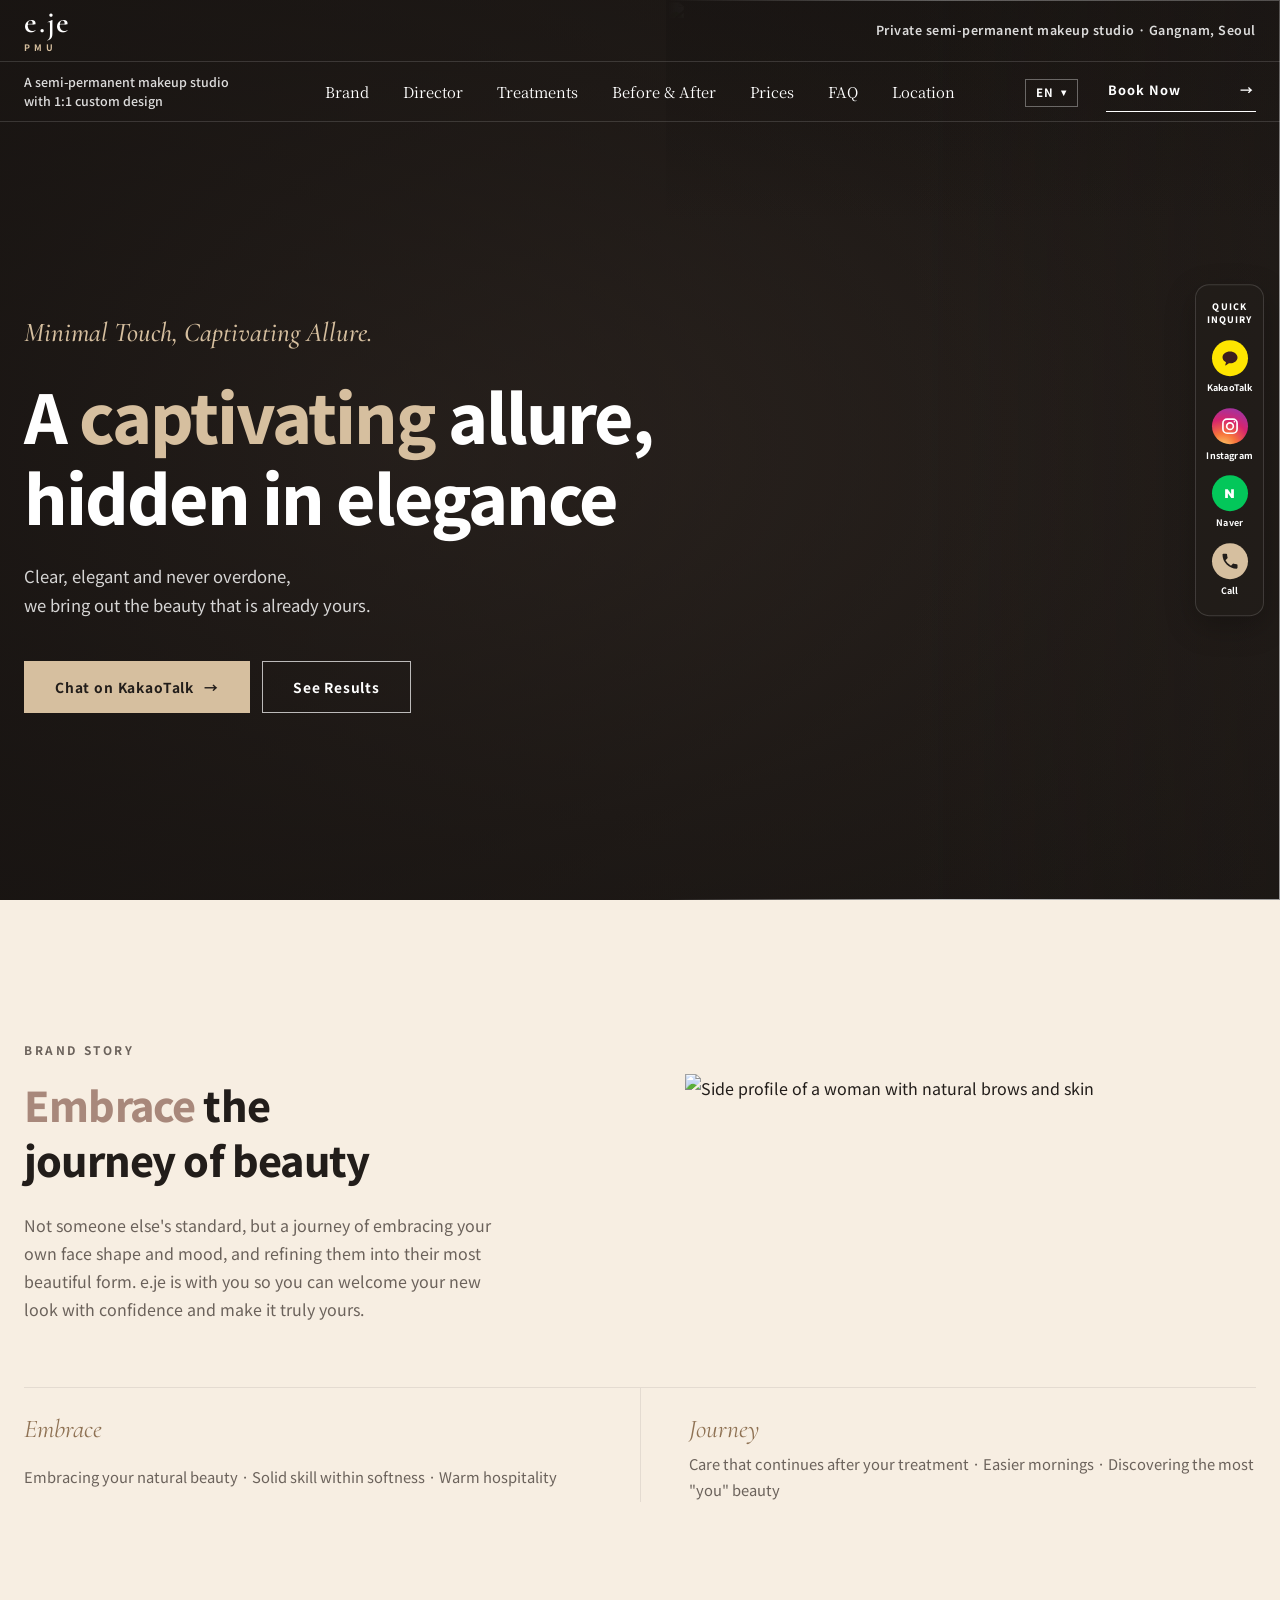
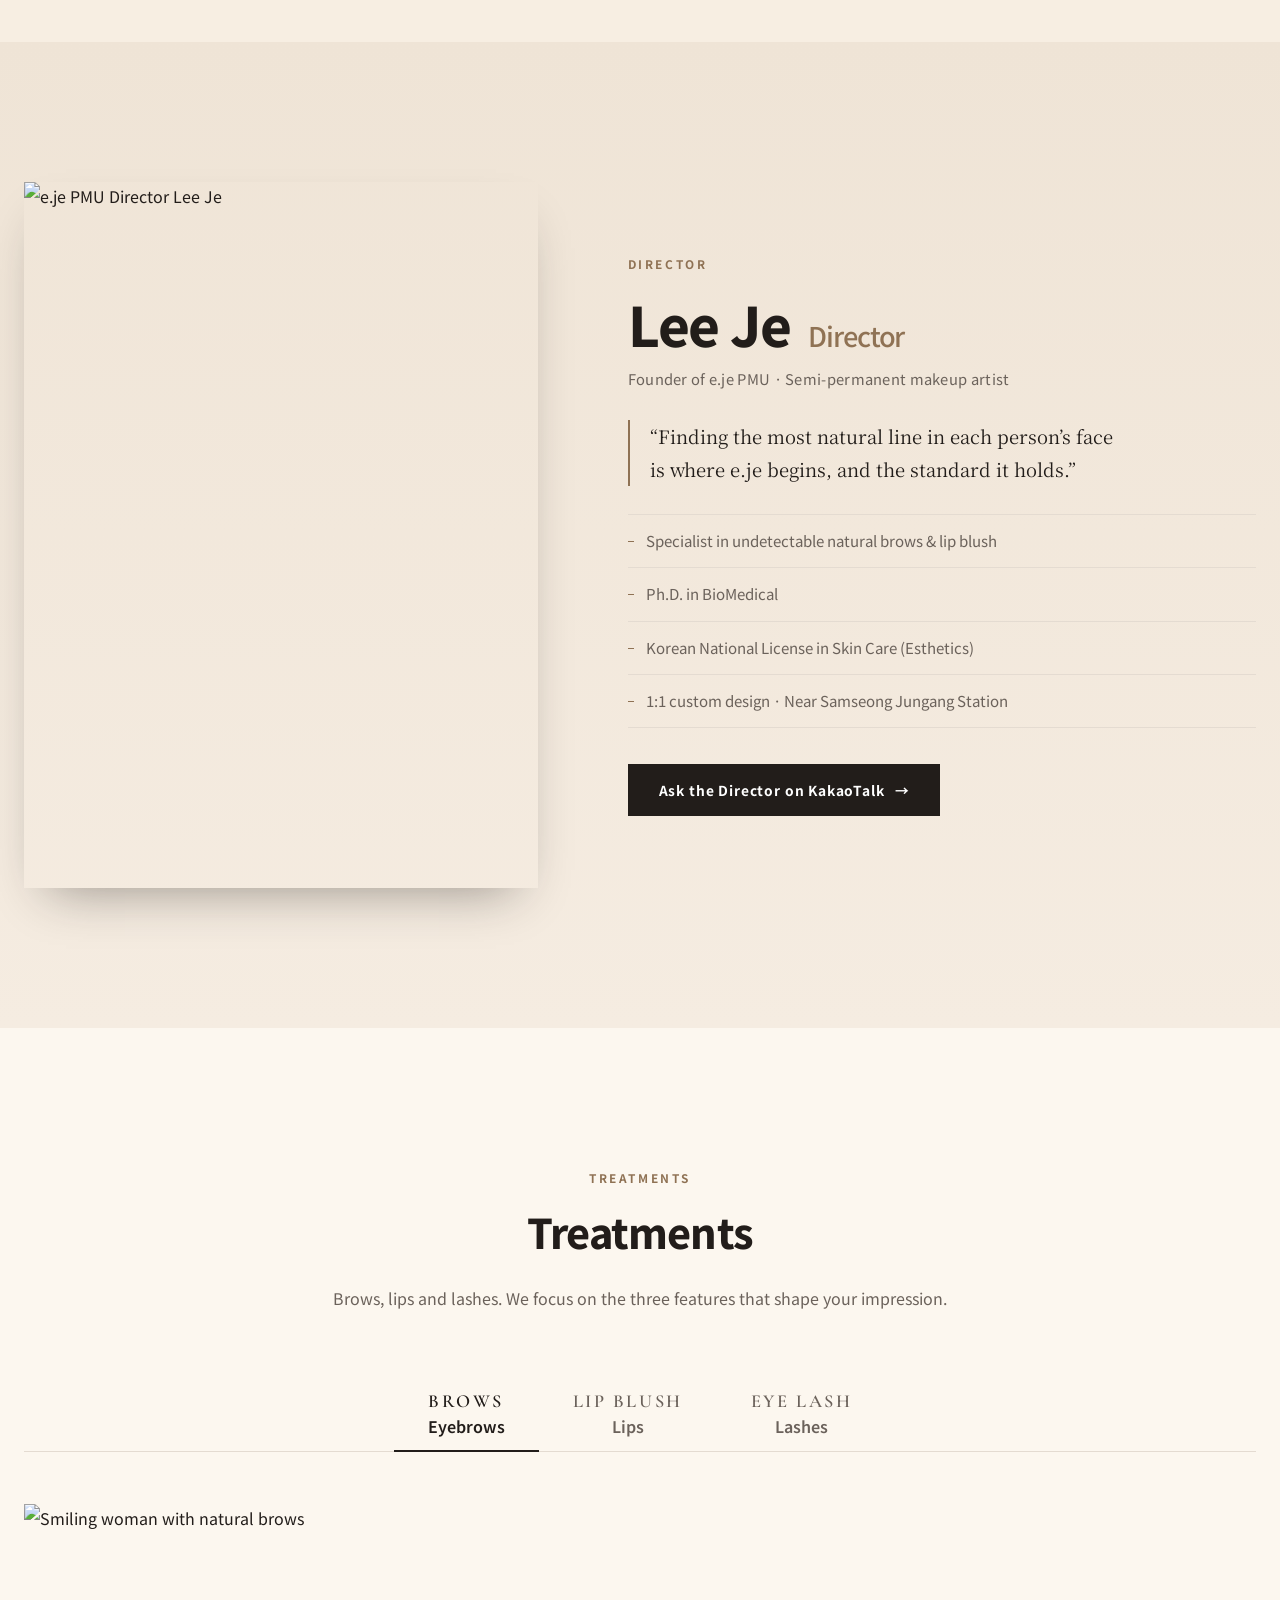
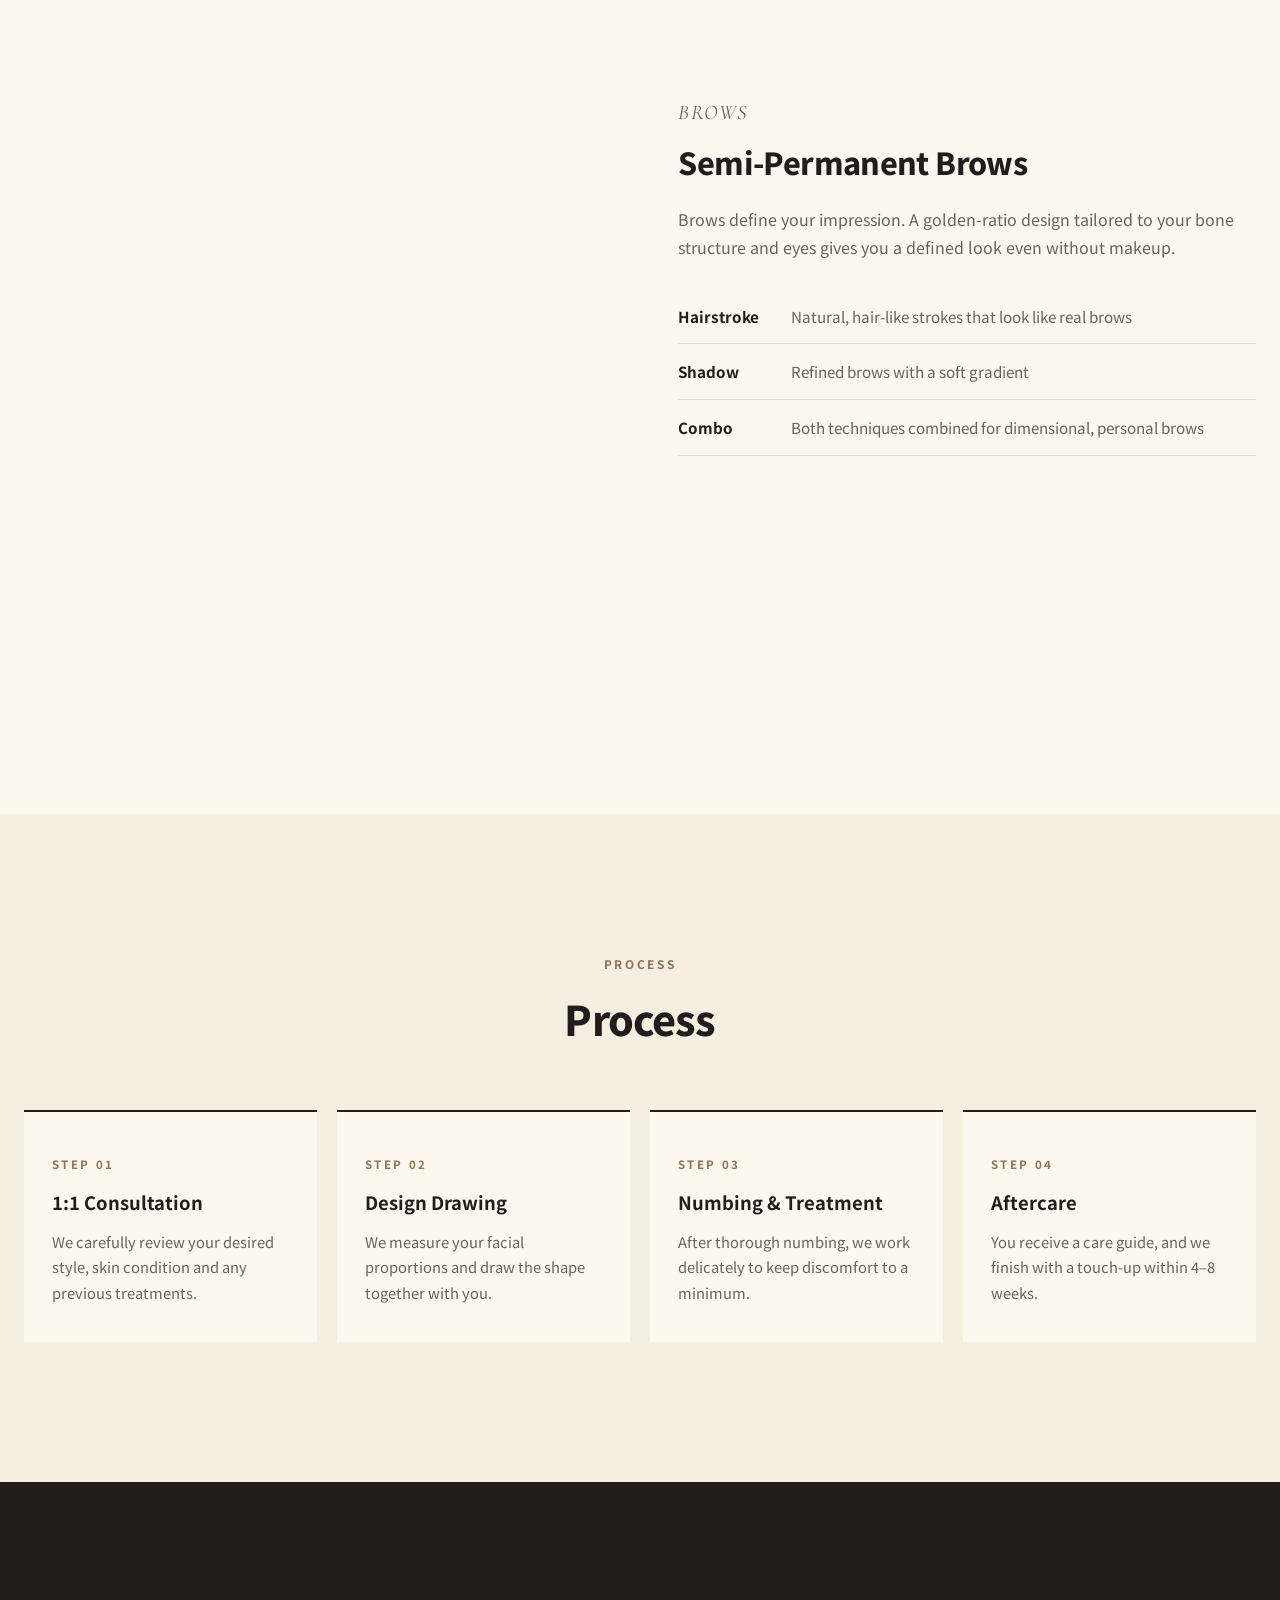
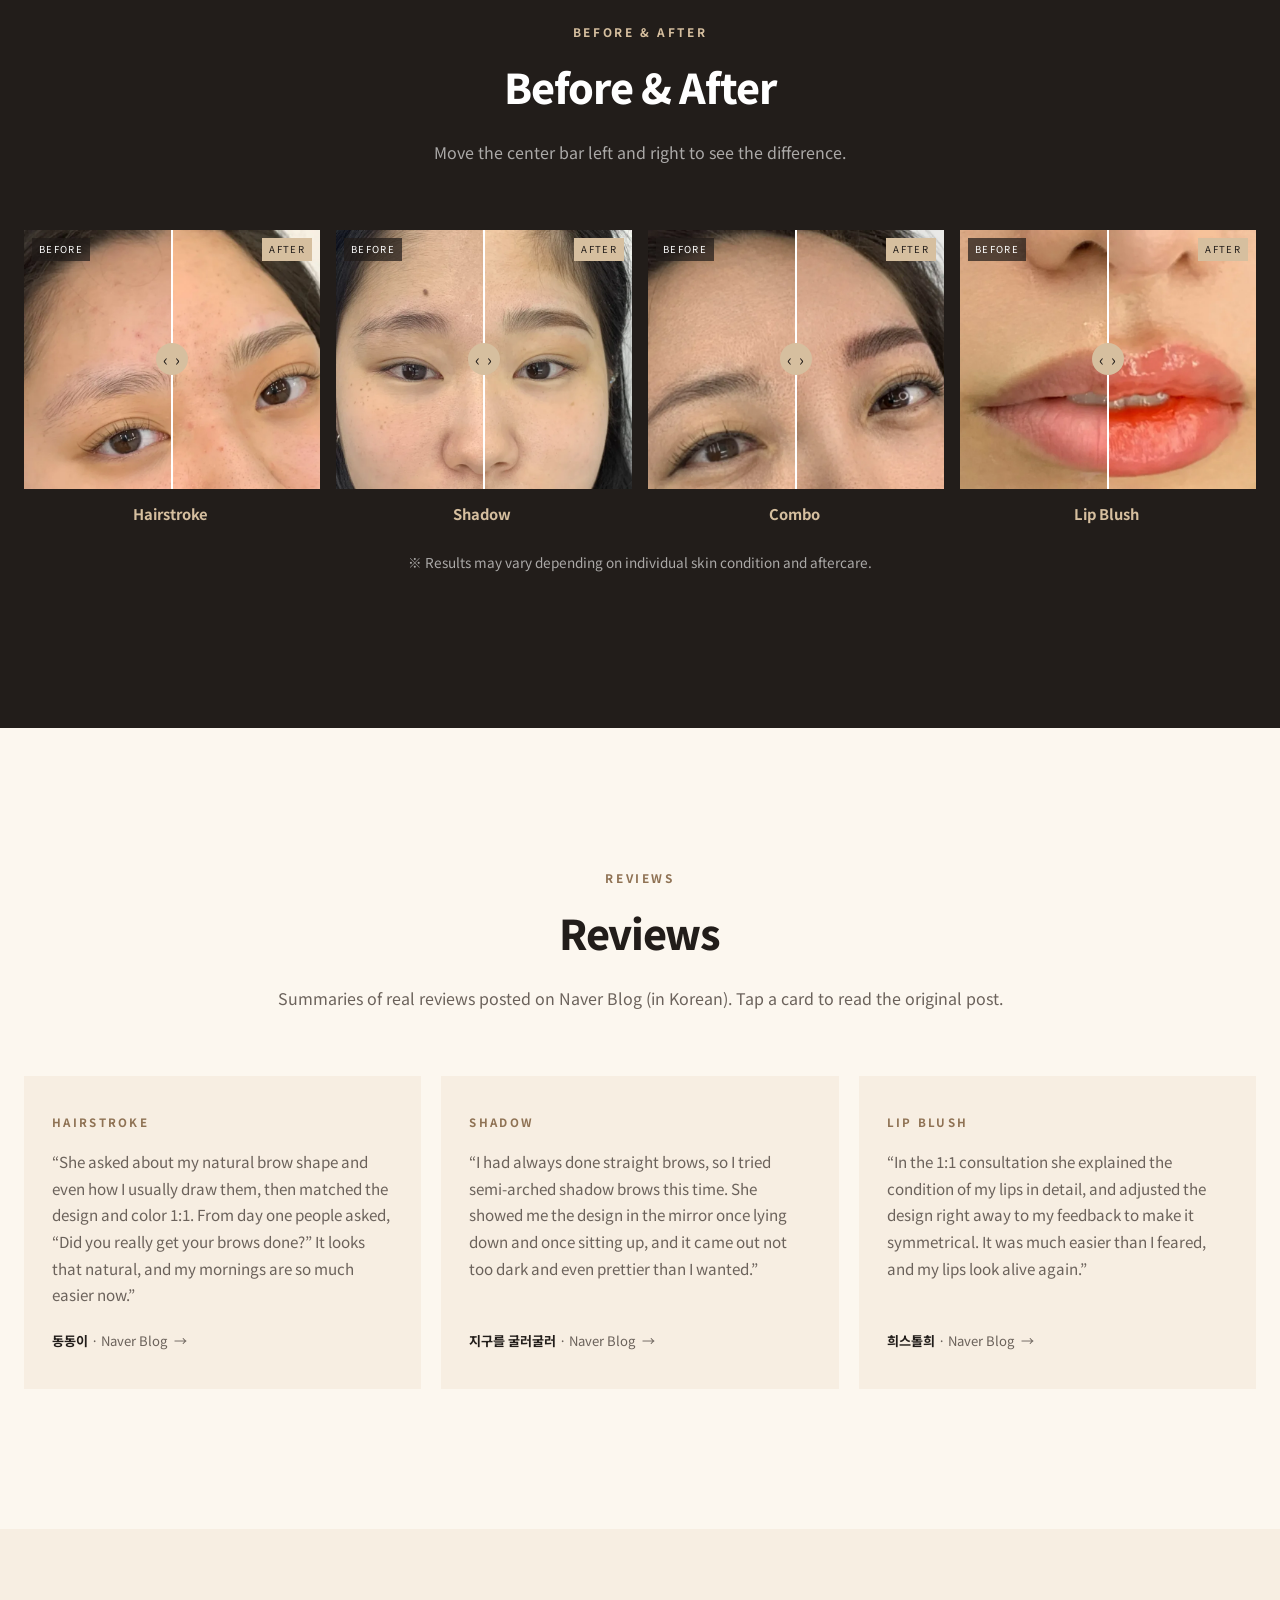
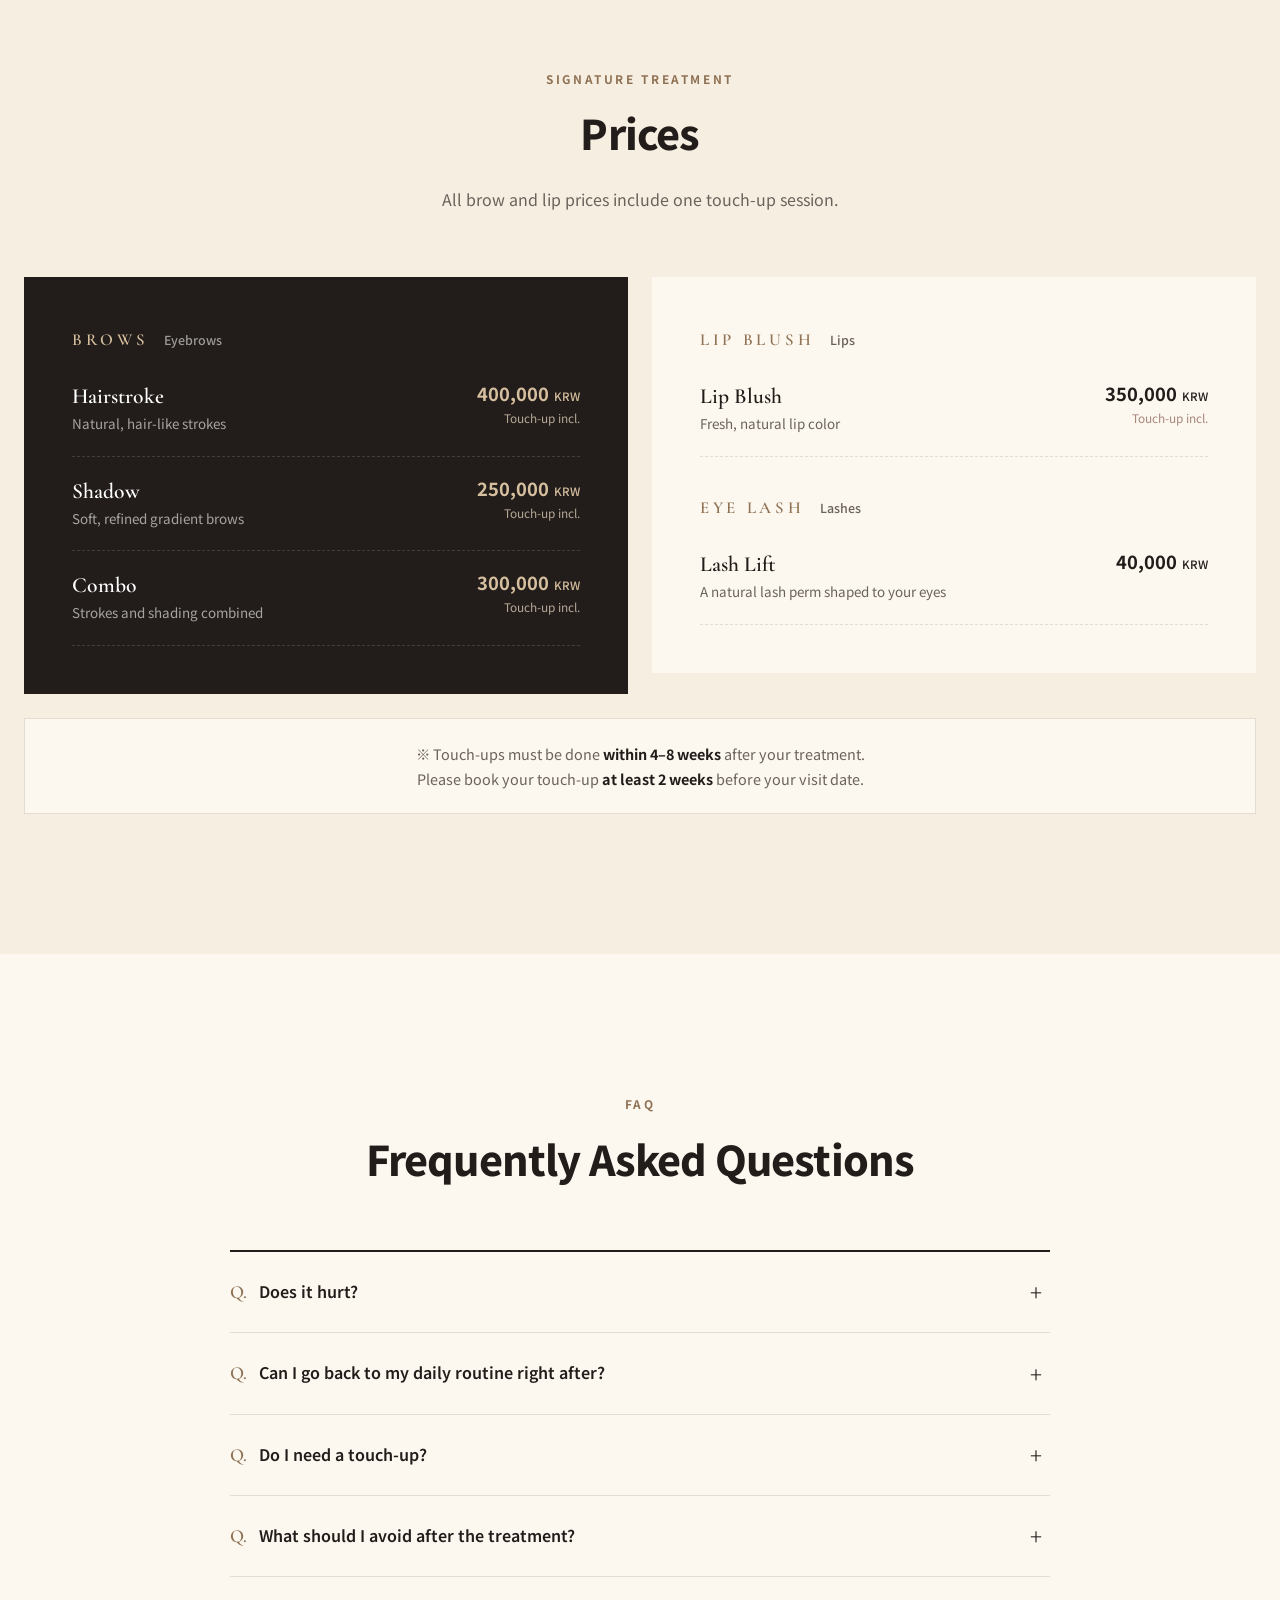
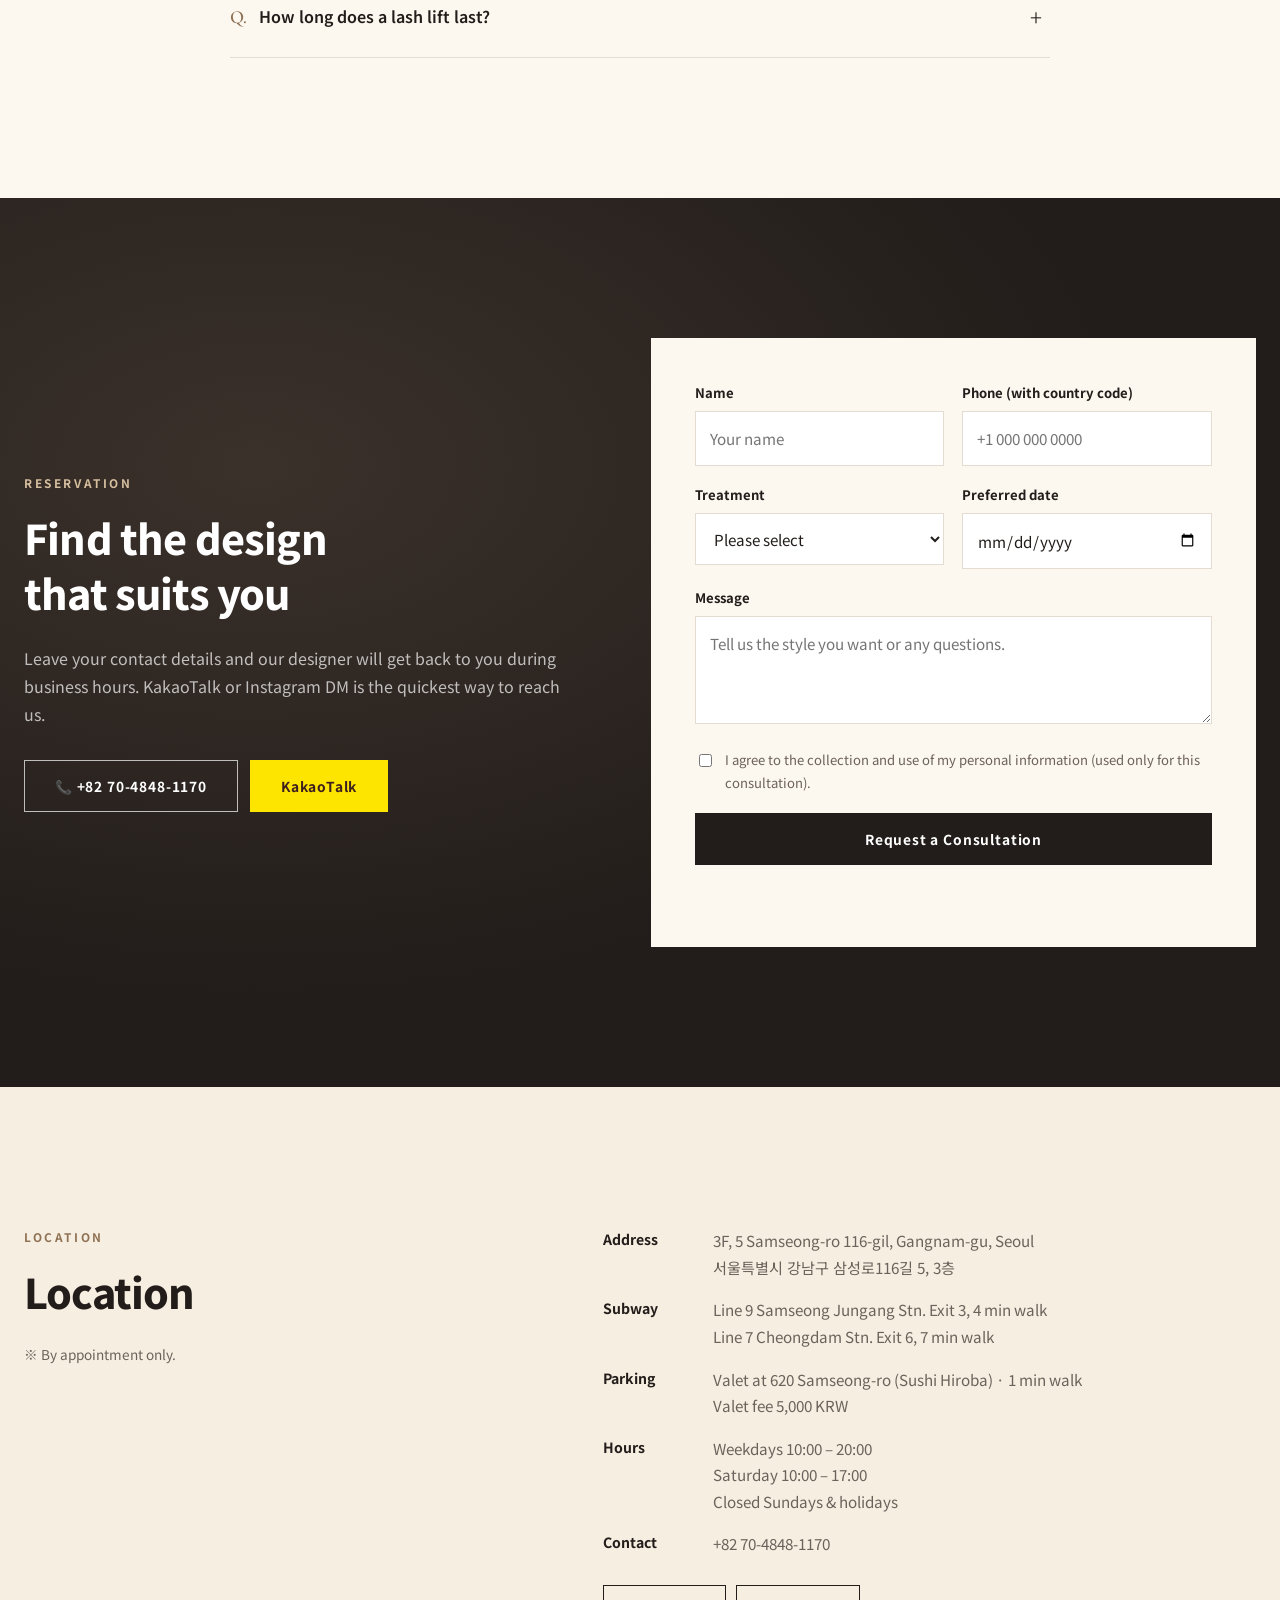
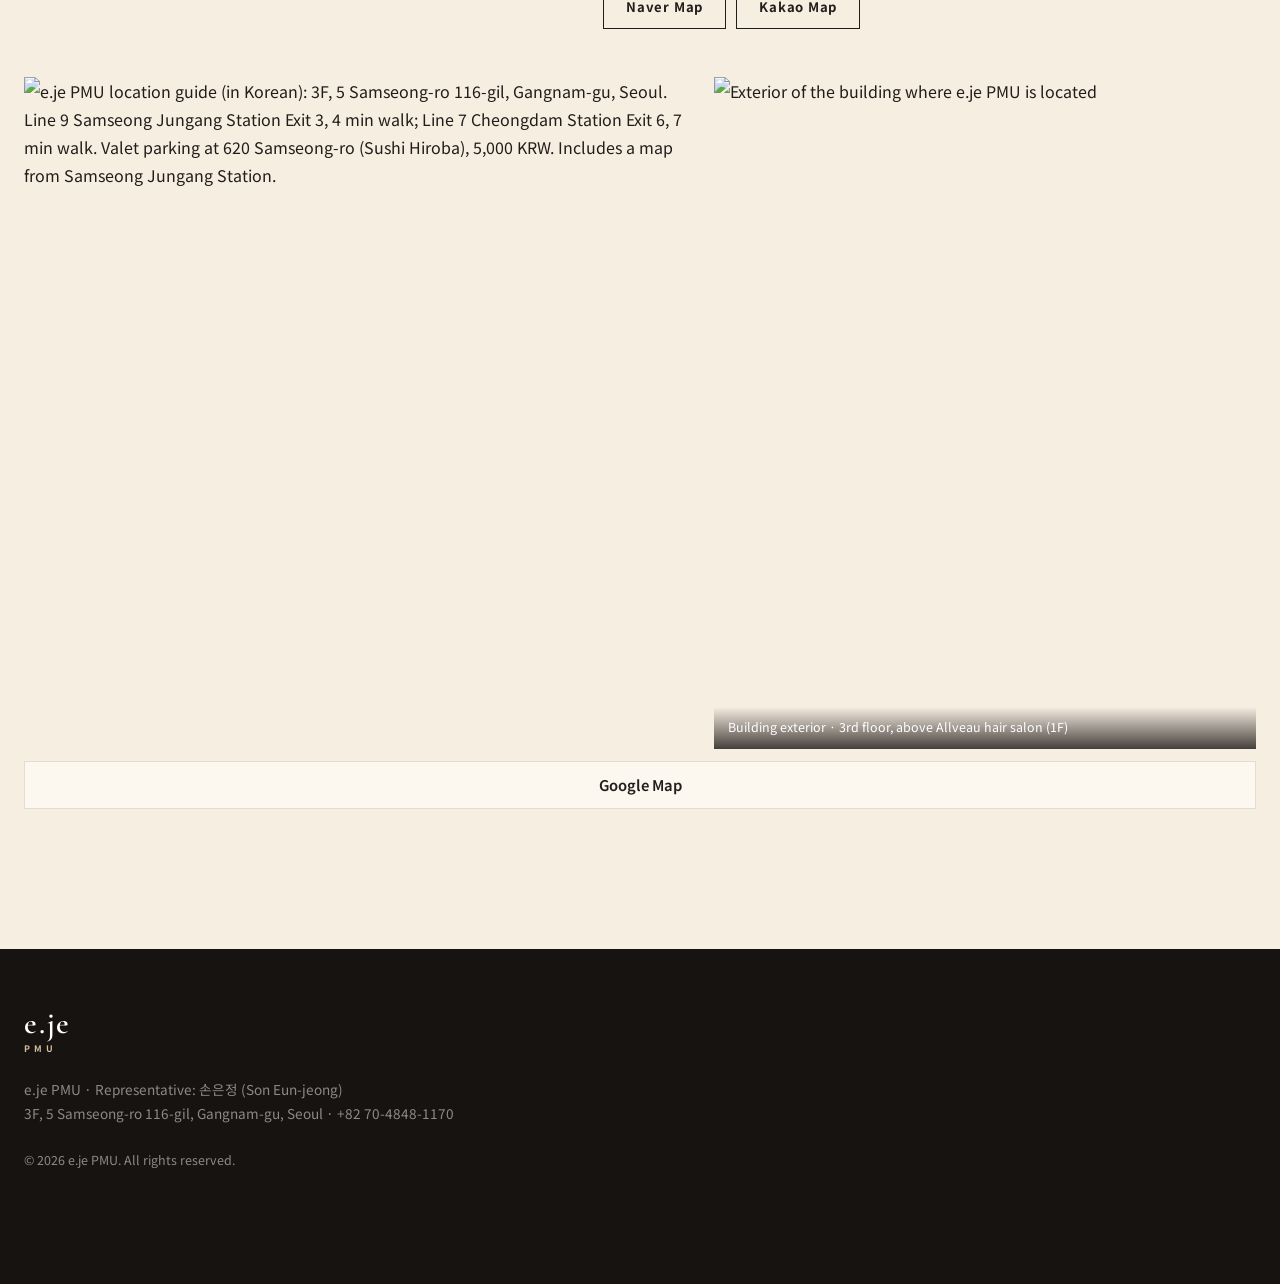
==== en/index.html @ a30ab9d7 "Add English and Japanese pages with a language dropdown - en/ and ja/ pages share the same structure" ====
<!doctype html>
<html lang="en">
<head>
  <meta charset="utf-8">
  <meta name="viewport" content="width=device-width, initial-scale=1">
  <title>e.je PMU | Semi-Permanent Brows · Lip Blush · Lash Lift in Gangnam, Seoul</title>
  <meta name="description" content="Natural beauty that fits you. e.je PMU is a private semi-permanent makeup studio in Gangnam, Seoul, offering 1:1 custom brow and lip design.">
  <meta property="og:title" content="e.je PMU | Semi-Permanent Makeup Studio in Seoul">
  <meta property="og:description" content="1:1 custom design with a touch-up included. Experience natural semi-permanent makeup in Gangnam, Seoul.">
  <link rel="alternate" hreflang="ko" href="https://kck713.github.io/eje_PMU/">
  <link rel="alternate" hreflang="en" href="https://kck713.github.io/eje_PMU/en/">
  <link rel="alternate" hreflang="ja" href="https://kck713.github.io/eje_PMU/ja/">
  <link rel="alternate" hreflang="x-default" href="https://kck713.github.io/eje_PMU/">
  <link rel="preconnect" href="https://fonts.googleapis.com">
  <link rel="preconnect" href="https://fonts.gstatic.com" crossorigin>
  <link href="https://fonts.googleapis.com/css2?family=Cormorant+Garamond:ital,wght@0,400;0,500;0,600;1,400&family=Noto+Serif+KR:wght@400;500;600&family=Noto+Sans+KR:wght@400;500;700;800&display=swap" rel="stylesheet">
  <link href="https://cdn.jsdelivr.net/gh/orioncactus/pretendard@v1.3.9/dist/web/static/pretendard.min.css" rel="stylesheet">
  <link rel="stylesheet" href="../assets/css/style.css?v=20261015">
</head>
<body>

  <!-- ===== Header ===== -->
  <header class="header" id="header">
    <div class="header__top">
      <div class="container header__top-inner">
        <a href="#top" class="logo">e.je<span>PMU</span></a>
        <p class="header__tagline">Private semi-permanent makeup studio · Gangnam, Seoul</p>
      </div>
    </div>
    <div class="header__bar">
      <div class="container header__inner">
        <p class="header__intro">A semi-permanent makeup studio<br>with 1:1 custom design</p>
        <a href="#top" class="logo logo--mini">e.je<span>PMU</span></a>
        <nav class="nav" id="nav">
          <a href="#philosophy">Brand</a>
          <a href="#director">Director</a>
          <a href="#services">Treatments</a>
          <a href="#gallery">Before &amp; After</a>
          <a href="#price">Prices</a>
          <a href="#faq">FAQ</a>
          <a href="#location">Location</a>
          <a href="#reserve" class="nav__cta">Book a Consultation</a>
        </nav>
        <div class="header__right">
          <span class="header__loc">KR · SEOUL</span>
          <div class="lang" id="lang">
            <button class="lang__btn" type="button" aria-haspopup="true" aria-expanded="false" aria-label="Language">EN <i aria-hidden="true">▾</i></button>
            <ul class="lang__list">
              <li><a href="../index.html" hreflang="ko" lang="ko">한국어</a></li>
              <li><a href="index.html" hreflang="en" lang="en" aria-current="page">English</a></li>
              <li><a href="../ja/index.html" hreflang="ja" lang="ja">日本語</a></li>
            </ul>
          </div>
          <a href="#reserve" class="header__cta">Book Now <i aria-hidden="true">→</i></a>
          <button class="menu-btn" id="menuBtn" aria-label="Open menu" aria-expanded="false">
            <span></span><span></span><span></span>
          </button>
        </div>
      </div>
    </div>
  </header>

  <main id="top">

    <!-- ===== Hero ===== -->
    <section class="hero">
      <div class="hero__slides">
        <div class="hero__slide is-active" style="--bg: radial-gradient(ellipse at 30% 50%, #3a302a 0%, #251f1b 60%, #1b1714 100%);"></div>
      </div>
      <div class="hero__media" aria-hidden="true">
        <img src="../assets/img/hero-silk.webp" alt="" width="816" height="1075" fetchpriority="high">
      </div>
      <div class="container hero__content">
        <p class="hero__brand reveal">Minimal Touch, Captivating Allure.</p>
        <h1 class="hero__title reveal">
          A <em>captivating</em> allure,<br>hidden in elegance
        </h1>
        <p class="hero__desc reveal">
          Clear, elegant and never overdone,<br class="pc">
          we bring out the beauty that is already yours.
        </p>
        <div class="hero__btns reveal">
          <a href="https://pf.kakao.com/_xlqxcxjX" target="_blank" rel="noopener" class="btn btn--sand">Chat on KakaoTalk <i aria-hidden="true">→</i></a>
          <a href="#gallery" class="btn btn--ghost">See Results</a>
        </div>
      </div>
    </section>

    <!-- ===== Brand story ===== -->
    <section class="section story" id="philosophy">
      <div class="container story__inner">
        <div class="story__text">
          <p class="eyebrow reveal">BRAND STORY</p>
          <h2 class="section-title reveal"><em>Embrace</em> the<br>journey of beauty</h2>
          <p class="reveal">
            Not someone else's standard, but a journey of embracing your own face shape
            and mood, and refining them into their most beautiful form. e.je is with you
            so you can welcome your new look with confidence and make it truly yours.
          </p>
        </div>
        <figure class="story__photo reveal">
          <img src="../assets/img/story-model.webp" alt="Side profile of a woman with natural brows and skin" width="394" height="232" loading="lazy">
        </figure>
        <dl class="story__keys reveal">
          <div>
            <dt>Embrace</dt>
            <dd>Embracing your natural beauty · Solid skill within softness · Warm hospitality</dd>
          </div>
          <div>
            <dt>Journey</dt>
            <dd>Care that continues after your treatment · Easier mornings · Discovering the most "you" beauty</dd>
          </div>
        </dl>
      </div>
    </section>

    <!-- ===== Director ===== -->
    <section class="section director" id="director">
      <div class="container director__inner">
        <div class="director__photo reveal">
          <img src="../assets/img/director.webp" alt="e.je PMU Director Lee Je" width="880" height="1207" loading="lazy">
        </div>
        <div class="director__text">
          <p class="eyebrow reveal">DIRECTOR</p>
          <h2 class="director__name reveal">Lee Je <small>Director</small></h2>
          <p class="director__role reveal">Founder of e.je PMU · Semi-permanent makeup artist</p>
          <blockquote class="director__quote reveal">
            “Finding the most natural line in each person’s face<br class="pc">
            is where e.je begins, and the standard it holds.”
          </blockquote>
          <ul class="director__career reveal">
            <li>Specialist in undetectable natural brows &amp; lip blush</li>
            <li>Ph.D. in BioMedical</li>
            <li>Korean National License in Skin Care (Esthetics)</li>
            <li>1:1 custom design · Near Samseong Jungang Station</li>
          </ul>
          <a href="https://pf.kakao.com/_xlqxcxjX" target="_blank" rel="noopener" class="btn btn--dark reveal">Ask the Director on KakaoTalk <i aria-hidden="true">→</i></a>
        </div>
      </div>
    </section>

    <!-- ===== Services ===== -->
    <section class="section services" id="services">
      <div class="container">
        <div class="section-head">
          <p class="eyebrow reveal">TREATMENTS</p>
          <h2 class="section-title reveal">Treatments</h2>
          <p class="section-sub reveal">Brows, lips and lashes. We focus on the three features that shape your impression.</p>
        </div>

        <div class="tabs reveal" role="tablist">
          <button class="tab is-active" data-tab="brow" role="tab"><span class="tab__en">BROWS</span>Eyebrows</button>
          <button class="tab" data-tab="lip" role="tab"><span class="tab__en">LIP BLUSH</span>Lips</button>
          <button class="tab" data-tab="lash" role="tab"><span class="tab__en">EYE LASH</span>Lashes</button>
        </div>

        <div class="panels">
          <article class="panel is-active" data-panel="brow">
            <img class="panel__img" src="../assets/img/treat-brows.webp" alt="Smiling woman with natural brows" width="837" height="1116" loading="lazy">
            <div class="panel__body">
              <p class="panel__en">BROWS</p>
              <h3>Semi-Permanent Brows</h3>
              <p>Brows define your impression. A golden-ratio design tailored to your bone structure and eyes gives you a defined look even without makeup.</p>
              <ul class="panel__list">
                <li><b>Hairstroke</b> Natural, hair-like strokes that look like real brows</li>
                <li><b>Shadow</b> Refined brows with a soft gradient</li>
                <li><b>Combo</b> Both techniques combined for dimensional, personal brows</li>
              </ul>
            </div>
          </article>

          <article class="panel" data-panel="lip">
            <img class="panel__img" src="../assets/img/treat-lip.webp" alt="Close-up of a woman with fresh lip color" width="1400" height="1799" loading="lazy">
            <div class="panel__body">
              <p class="panel__en">LIP BLUSH</p>
              <h3>Lip Blush</h3>
              <p>Brings life back to dull lips with blurred edges. Color consulting matched to your skin tone keeps you radiant with just lip balm.</p>
              <ul class="panel__list">
                <li><b>Lip Blush</b> A clear, sheer flush of fresh color</li>
                <li><b>Color Consulting</b> A personal shade chosen for your skin tone</li>
                <li><b>Lip Line Definition</b> Naturally sharpens blurred lip lines</li>
              </ul>
            </div>
          </article>

          <article class="panel" data-panel="lash">
            <img class="panel__img" src="../assets/img/treat-lash.webp" alt="Close-up of a woman with defined lashes" width="1368" height="2000" loading="lazy">
            <div class="panel__body">
              <p class="panel__en">EYE LASH</p>
              <h3>Lashes</h3>
              <p>Lashes lifted naturally from the root for clear, bright eyes. Fresh-looking mornings, even without mascara.</p>
              <ul class="panel__list">
                <li><b>Lash Lift</b> A lash perm with a curl shaped to your eyes</li>
                <li><b>Lash Tint</b> Color that fills lashes as if wearing mascara</li>
                <li><b>Nourishing Care</b> A conditioning coat to reduce damage</li>
              </ul>
            </div>
          </article>
        </div>
      </div>
    </section>

    <!-- ===== Process ===== -->
    <section class="section process">
      <div class="container">
        <div class="section-head">
          <p class="eyebrow reveal">PROCESS</p>
          <h2 class="section-title reveal">Process</h2>
        </div>
        <ol class="process__list">
          <li class="reveal"><span>STEP 01</span><h3>1:1 Consultation</h3><p>We carefully review your desired style, skin condition and any previous treatments.</p></li>
          <li class="reveal"><span>STEP 02</span><h3>Design Drawing</h3><p>We measure your facial proportions and draw the shape together with you.</p></li>
          <li class="reveal"><span>STEP 03</span><h3>Numbing &amp; Treatment</h3><p>After thorough numbing, we work delicately to keep discomfort to a minimum.</p></li>
          <li class="reveal"><span>STEP 04</span><h3>Aftercare</h3><p>You receive a care guide, and we finish with a touch-up within 4–8 weeks.</p></li>
        </ol>
      </div>
    </section>

    <!-- ===== Before / After ===== -->
    <section class="section section--dark gallery" id="gallery">
      <div class="container">
        <div class="section-head">
          <p class="eyebrow reveal">BEFORE &amp; AFTER</p>
          <h2 class="section-title reveal">Before &amp; After</h2>
          <p class="section-sub reveal">Move the center bar left and right to see the difference.</p>
        </div>
        <div class="ba-grid">
          <figure class="ba reveal">
            <div class="ba__wrap" data-ba>
              <div class="ba__after"><img src="../assets/img/ba-3-after.webp" alt="Brows after treatment" width="800" height="700" loading="lazy" draggable="false"><span>AFTER</span></div>
              <div class="ba__before"><img src="../assets/img/ba-3-before.webp" alt="Brows before treatment" width="800" height="700" loading="lazy" draggable="false"><span>BEFORE</span></div>
              <input type="range" min="0" max="100" value="50" aria-label="Before and after slider">
              <div class="ba__handle"></div>
            </div>
            <figcaption><b>Hairstroke</b></figcaption>
          </figure>
          <figure class="ba reveal">
            <div class="ba__wrap" data-ba>
              <div class="ba__after"><img src="../assets/img/ba-shadow-after.webp" alt="Brows after treatment" width="800" height="700" loading="lazy" draggable="false"><span>AFTER</span></div>
              <div class="ba__before"><img src="../assets/img/ba-shadow-before.webp" alt="Brows before treatment" width="800" height="700" loading="lazy" draggable="false"><span>BEFORE</span></div>
              <input type="range" min="0" max="100" value="50" aria-label="Before and after slider">
              <div class="ba__handle"></div>
            </div>
            <figcaption><b>Shadow</b></figcaption>
          </figure>
          <figure class="ba reveal">
            <div class="ba__wrap" data-ba>
              <div class="ba__after"><img src="../assets/img/ba-2-after.webp" alt="Brows after treatment" width="800" height="700" loading="lazy" draggable="false"><span>AFTER</span></div>
              <div class="ba__before"><img src="../assets/img/ba-2-before.webp" alt="Brows before treatment" width="800" height="700" loading="lazy" draggable="false"><span>BEFORE</span></div>
              <input type="range" min="0" max="100" value="50" aria-label="Before and after slider">
              <div class="ba__handle"></div>
            </div>
            <figcaption><b>Combo</b></figcaption>
          </figure>
          <figure class="ba reveal">
            <div class="ba__wrap" data-ba>
              <div class="ba__after"><img src="../assets/img/ba-lip3-after.webp" alt="Lips after treatment" width="800" height="700" loading="lazy" draggable="false"><span>AFTER</span></div>
              <div class="ba__before"><img src="../assets/img/ba-lip3-before.webp" alt="Lips before treatment" width="800" height="700" loading="lazy" draggable="false"><span>BEFORE</span></div>
              <input type="range" min="0" max="100" value="50" aria-label="Before and after slider">
              <div class="ba__handle"></div>
            </div>
            <figcaption><b>Lip Blush</b></figcaption>
          </figure>
        </div>
        <p class="notice">※ Results may vary depending on individual skin condition and aftercare.</p>
      </div>
    </section>

    <!-- ===== Reviews ===== -->
    <section class="section reviews">
      <div class="container">
        <div class="section-head">
          <p class="eyebrow reveal">REVIEWS</p>
          <h2 class="section-title reveal">Reviews</h2>
          <p class="section-sub reveal">Summaries of real reviews posted on Naver Blog (in Korean). Tap a card to read the original post.</p>
        </div>
        <div class="reviews__track" id="reviews">
          <a class="review reveal" href="https://blog.naver.com/hungry_dongdong/224427709975" target="_blank" rel="noopener">
            <span class="review__tag">HAIRSTROKE</span>
            <p>“She asked about my natural brow shape and even how I usually draw them, then matched the design and color 1:1. From day one people asked, “Did you really get your brows done?” It looks that natural, and my mornings are so much easier now.”</p>
            <span class="review__by"><b>동동이</b> · Naver Blog <i aria-hidden="true">→</i></span>
          </a>
          <a class="review reveal" href="https://blog.naver.com/zxcvbnm2760/224430074519" target="_blank" rel="noopener">
            <span class="review__tag">SHADOW</span>
            <p>“I had always done straight brows, so I tried semi-arched shadow brows this time. She showed me the design in the mirror once lying down and once sitting up, and it came out not too dark and even prettier than I wanted.”</p>
            <span class="review__by"><b>지구를 굴러굴러</b> · Naver Blog <i aria-hidden="true">→</i></span>
          </a>
          <a class="review reveal" href="https://blog.naver.com/heestorhee/224440193452" target="_blank" rel="noopener">
            <span class="review__tag">LIP BLUSH</span>
            <p>“In the 1:1 consultation she explained the condition of my lips in detail, and adjusted the design right away to my feedback to make it symmetrical. It was much easier than I feared, and my lips look alive again.”</p>
            <span class="review__by"><b>희스톨희</b> · Naver Blog <i aria-hidden="true">→</i></span>
          </a>
        </div>
      </div>
    </section>

    <!-- ===== Price ===== -->
    <section class="section price" id="price">
      <div class="container">
        <div class="section-head">
          <p class="eyebrow reveal">SIGNATURE TREATMENT</p>
          <h2 class="section-title reveal">Prices</h2>
          <p class="section-sub reveal">All brow and lip prices include one touch-up session.</p>
        </div>
        <div class="menu">
          <div class="menu__card menu__card--dark reveal">
            <h3 class="menu__cat">BROWS <small>Eyebrows</small></h3>
            <ul class="menu__list">
              <li><div><b>Hairstroke</b><span>Natural, hair-like strokes</span></div><div class="menu__price"><b>400,000<small> KRW</small></b><span>Touch-up incl.</span></div></li>
              <li><div><b>Shadow</b><span>Soft, refined gradient brows</span></div><div class="menu__price"><b>250,000<small> KRW</small></b><span>Touch-up incl.</span></div></li>
              <li><div><b>Combo</b><span>Strokes and shading combined</span></div><div class="menu__price"><b>300,000<small> KRW</small></b><span>Touch-up incl.</span></div></li>
            </ul>
          </div>
          <div class="menu__card reveal">
            <h3 class="menu__cat">LIP BLUSH <small>Lips</small></h3>
            <ul class="menu__list">
              <li><div><b>Lip Blush</b><span>Fresh, natural lip color</span></div><div class="menu__price"><b>350,000<small> KRW</small></b><span>Touch-up incl.</span></div></li>
            </ul>
            <h3 class="menu__cat">EYE LASH <small>Lashes</small></h3>
            <ul class="menu__list">
              <li><div><b>Lash Lift</b><span>A natural lash perm shaped to your eyes</span></div><div class="menu__price"><b>40,000<small> KRW</small></b></div></li>
            </ul>
          </div>
        </div>
        <div class="menu__note reveal">
          <p>※ Touch-ups must be done <b>within 4–8 weeks</b> after your treatment.</p>
          <p>Please book your touch-up <b>at least 2 weeks</b> before your visit date.</p>
        </div>
      </div>
    </section>

    <!-- ===== FAQ ===== -->
    <section class="section faq" id="faq">
      <div class="container container--narrow">
        <div class="section-head">
          <p class="eyebrow reveal">FAQ</p>
          <h2 class="section-title reveal">Frequently Asked Questions</h2>
        </div>
        <div class="faq__list">
          <details class="reveal">
            <summary>Does it hurt?</summary>
            <p>We apply a topical numbing cream thoroughly before the treatment and add more during the procedure to minimize pain. Most clients describe it as a slight stinging sensation.</p>
          </details>
          <details class="reveal">
            <summary>Can I go back to my daily routine right after?</summary>
            <p>Yes, right away. For 3–7 days there may be light flaking and the color may look darker, after which it settles into a natural shade.</p>
          </details>
          <details class="reveal">
            <summary>Do I need a touch-up?</summary>
            <p>Some pigment may fade as the skin heals, so a touch-up within 4–8 weeks is required. One touch-up is included in the price; please book it at least 2 weeks before your visit.</p>
          </details>
          <details class="reveal">
            <summary>What should I avoid after the treatment?</summary>
            <p>For 7 days, avoid saunas, swimming and heavy exercise, and do not rub the area or pick at any flakes. Apply the provided healing ointment 2–3 times a day.</p>
          </details>
          <details class="reveal">
            <summary>How long does a lash lift last?</summary>
            <p>It depends on your lash growth cycle, but it usually lasts about 4–6 weeks. Please avoid washing with water and wearing mascara on the day of the treatment.</p>
          </details>
        </div>
      </div>
    </section>

    <!-- ===== Reserve ===== -->
    <section class="section section--dark reserve" id="reserve">
      <div class="container reserve__inner">
        <div class="reserve__text">
          <p class="eyebrow reveal">RESERVATION</p>
          <h2 class="section-title reveal">Find the design<br>that suits you</h2>
          <p class="reveal">Leave your contact details and our designer will get back to you during business hours. KakaoTalk or Instagram DM is the quickest way to reach us.</p>
          <div class="reserve__links reveal">
            <a href="tel:+827048481170" class="btn btn--ghost">📞 +82 70-4848-1170</a>
            <a href="https://pf.kakao.com/_xlqxcxjX" target="_blank" rel="noopener" class="btn btn--kakao">KakaoTalk</a>
          </div>
        </div>
        <form class="form reveal" id="reserveForm" novalidate>
          <label>
            <span>Name</span>
            <input type="text" name="name" placeholder="Your name" required>
          </label>
          <label>
            <span>Phone (with country code)</span>
            <input type="tel" name="phone" placeholder="+1 000 000 0000" required>
          </label>
          <label>
            <span>Treatment</span>
            <select name="treatment" required>
              <option value="">Please select</option>
              <option>Eyebrows (BROWS)</option>
              <option>Lips (LIP BLUSH)</option>
              <option>Lashes (EYE LASH)</option>
            </select>
          </label>
          <label>
            <span>Preferred date</span>
            <input type="date" name="date">
          </label>
          <label class="form__full">
            <span>Message</span>
            <textarea name="message" rows="3" placeholder="Tell us the style you want or any questions."></textarea>
          </label>
          <label class="form__agree form__full">
            <input type="checkbox" name="agree" required>
            <span>I agree to the collection and use of my personal information (used only for this consultation).</span>
          </label>
          <button type="submit" class="btn btn--dark form__full">Request a Consultation</button>
          <p class="form__msg form__full" id="formMsg" role="status"></p>
        </form>
      </div>
    </section>

    <!-- ===== Location ===== -->
    <section class="section location" id="location">
      <div class="container">
        <div class="location__inner">
          <div class="location__head">
            <p class="eyebrow reveal">LOCATION</p>
            <h2 class="section-title reveal">Location</h2>
            <p class="notice">※ By appointment only.</p>
          </div>
          <div class="location__info">
            <dl>
              <dt>Address</dt><dd>3F, 5 Samseong-ro 116-gil, Gangnam-gu, Seoul<br><span lang="ko">서울특별시 강남구 삼성로116길 5, 3층</span></dd>
              <dt>Subway</dt><dd>Line 9 Samseong Jungang Stn. Exit 3, 4 min walk<br>Line 7 Cheongdam Stn. Exit 6, 7 min walk</dd>
              <dt>Parking</dt><dd>Valet at 620 Samseong-ro (Sushi Hiroba) · 1 min walk<br>Valet fee 5,000 KRW</dd>
              <dt>Hours</dt><dd>Weekdays 10:00 – 20:00<br>Saturday 10:00 – 17:00<br>Closed Sundays &amp; holidays</dd>
              <dt>Contact</dt><dd><a href="tel:+827048481170">+82 70-4848-1170</a></dd>
            </dl>
            <div class="location__links">
              <a href="https://map.naver.com/p/entry/place/2083666376" target="_blank" rel="noopener" class="btn btn--line">Naver Map</a>
              <a href="https://map.kakao.com/link/search/%EC%84%9C%EC%9A%B8%ED%8A%B9%EB%B3%84%EC%8B%9C%20%EA%B0%95%EB%82%A8%EA%B5%AC%20%EC%82%BC%EC%84%B1%EB%A1%9C116%EA%B8%B8%205" target="_blank" rel="noopener" class="btn btn--line">Kakao Map</a>
            </div>
          </div>
        </div>
        <div class="location__map reveal">
          <div class="location__visuals">
            <a href="https://www.google.com/maps/search/?api=1&amp;query=%EC%84%9C%EC%9A%B8%ED%8A%B9%EB%B3%84%EC%8B%9C%20%EA%B0%95%EB%82%A8%EA%B5%AC%20%EC%82%BC%EC%84%B1%EB%A1%9C116%EA%B8%B8%205" target="_blank" rel="noopener" class="location__route" aria-label="View e.je PMU on Google Maps">
              <img src="../assets/img/location-guide.webp" alt="e.je PMU location guide (in Korean): 3F, 5 Samseong-ro 116-gil, Gangnam-gu, Seoul. Line 9 Samseong Jungang Station Exit 3, 4 min walk; Line 7 Cheongdam Station Exit 6, 7 min walk. Valet parking at 620 Samseong-ro (Sushi Hiroba), 5,000 KRW. Includes a map from Samseong Jungang Station." width="1291" height="1280" loading="lazy">
            </a>
            <figure class="location__building">
              <img src="../assets/img/building.webp" alt="Exterior of the building where e.je PMU is located" width="800" height="1100" loading="lazy">
              <figcaption>Building exterior · 3rd floor, above Allveau hair salon (1F)</figcaption>
            </figure>
          </div>
          <a href="https://www.google.com/maps/search/?api=1&amp;query=%EC%84%9C%EC%9A%B8%ED%8A%B9%EB%B3%84%EC%8B%9C%20%EA%B0%95%EB%82%A8%EA%B5%AC%20%EC%82%BC%EC%84%B1%EB%A1%9C116%EA%B8%B8%205" target="_blank" rel="noopener" class="location__gmap">Google Map</a>
        </div>
      </div>
    </section>
  </main>

  <!-- ===== Footer ===== -->
  <footer class="footer">
    <div class="container">
      <a href="#top" class="logo logo--light">e.je<span>PMU</span></a>
      <p>e.je PMU · Representative: 손은정 (Son Eun-jeong)<br>
        3F, 5 Samseong-ro 116-gil, Gangnam-gu, Seoul · +82 70-4848-1170</p>
      <p class="footer__copy">© 2026 e.je PMU. All rights reserved.</p>
    </div>
  </footer>

  <!-- ===== Floating quick menu ===== -->
  <aside class="quick" aria-label="Quick inquiry">
    <p class="quick__title">QUICK<br>INQUIRY</p>
    <a href="https://pf.kakao.com/_xlqxcxjX" target="_blank" rel="noopener" class="quick__item" aria-label="KakaoTalk">
      <span class="quick__icon quick__icon--kakao"><svg viewBox="0 0 24 24" aria-hidden="true"><path d="M12 4C7 4 3 7.1 3 11c0 2.5 1.7 4.7 4.2 6l-.9 3.3c-.1.3.2.5.5.4l3.9-2.6c.4 0 .9.1 1.3.1 5 0 9-3.1 9-7s-4-7.2-9-7.2z"/></svg></span>
      <span class="quick__text">KakaoTalk</span>
    </a>
    <a href="https://www.instagram.com/e.je_pmu/" target="_blank" rel="noopener" class="quick__item" aria-label="Instagram">
      <span class="quick__icon quick__icon--insta"><svg viewBox="0 0 24 24" aria-hidden="true" fill="none" stroke="currentColor" stroke-width="2"><rect x="3.5" y="3.5" width="17" height="17" rx="5"/><circle cx="12" cy="12" r="4"/><circle cx="17.3" cy="6.7" r="1" fill="currentColor" stroke="none"/></svg></span>
      <span class="quick__text">Instagram</span>
    </a>
    <a href="https://map.naver.com/p/entry/place/2083666376" target="_blank" rel="noopener" class="quick__item" aria-label="Naver Place">
      <span class="quick__icon quick__icon--naver"><svg viewBox="0 0 24 24" aria-hidden="true"><path d="M14.6 12.6 9.2 5H5v14h4.4v-7.6L14.8 19H19V5h-4.4z"/></svg></span>
      <span class="quick__text">Naver</span>
    </a>
    <a href="tel:+827048481170" class="quick__item" aria-label="Call">
      <span class="quick__icon quick__icon--call"><svg viewBox="0 0 24 24" aria-hidden="true"><path d="M6.6 10.8a15.1 15.1 0 0 0 6.6 6.6l2.2-2.2c.3-.3.7-.4 1-.2 1.1.4 2.3.6 3.6.6.6 0 1 .4 1 1V20c0 .6-.4 1-1 1A17 17 0 0 1 3 4c0-.6.4-1 1-1h3.5c.6 0 1 .4 1 1 0 1.3.2 2.5.6 3.6.1.3 0 .7-.2 1z"/></svg></span>
      <span class="quick__text">Call</span>
    </a>
  </aside>
  <a href="#top" class="to-top" aria-label="Back to top">TOP</a>

  <!-- Mobile bottom CTA -->
  <div class="mobile-cta">
    <a href="https://pf.kakao.com/_xlqxcxjX" target="_blank" rel="noopener" class="mobile-cta__kakao">KakaoTalk</a>
    <a href="#reserve" class="mobile-cta__main">Free Consultation</a>
  </div>

  <script src="../assets/js/main.js?v=20261015"></script>
</body>
</html>
---- assets/css/style.css ----
/* ==========================================================
   e.je PMU — Landing page
   Tone: espresso dark + sand beige, bold sans headlines, serif brand
   ========================================================== */
:root {
  --espresso: #221d1a;
  --espresso-2: #2e2723;
  --espresso-3: #171311;
  --sand: #d6bf9f;
  --sand-light: #e6d6c0;
  --bronze: #8f7254;
  --linen: #f7eee2;
  --paper: #fcf7ef;
  --ink: #221d1a;
  --ink-soft: #6b625b;
  --line: #e4dbd1;
  --line-dark: rgba(255, 255, 255, .14);
  --rose: #a8887b;
  --white: #fff;

  --serif-en: "Cormorant Garamond", "Noto Serif KR", Georgia, serif;
  --serif-ko: "Noto Serif KR", Georgia, serif;
  --sans: "Pretendard", "Noto Sans KR", -apple-system, BlinkMacSystemFont, "Apple SD Gothic Neo", "Malgun Gothic", sans-serif;

  --top-h: 62px;
  --bar-h: 60px;
  --header-h: calc(var(--top-h) + var(--bar-h));
}

*, *::before, *::after { box-sizing: border-box; }
html { scroll-behavior: smooth; scroll-padding-top: var(--bar-h); }
body {
  margin: 0;
  font-family: var(--sans);
  font-weight: 400;
  color: var(--ink);
  background: var(--paper);
  line-height: 1.75;
  word-break: keep-all;
  -webkit-font-smoothing: antialiased;
}
img { max-width: 100%; display: block; }
a { color: inherit; text-decoration: none; }
button { font: inherit; cursor: pointer; }
h1, h2, h3 { margin: 0; font-weight: 700; }
p { margin: 0 0 1em; }
i { font-style: normal; }
:focus-visible { outline: 2px solid var(--sand); outline-offset: 3px; }

.container { width: min(1240px, 100% - 48px); margin-inline: auto; }
.container--narrow { width: min(820px, 100% - 48px); }
.pc { display: inline; }

/* ---------- Placeholder images ---------- */
.ph {
  position: relative;
  background:
    radial-gradient(circle at 30% 30%, rgba(255,255,255,.18), transparent 60%),
    linear-gradient(135deg, #cdb89f, #8f7661);
  display: grid;
  place-items: center;
  overflow: hidden;
}
.ph span {
  font-family: var(--serif-en);
  letter-spacing: .3em;
  color: rgba(255,255,255,.85);
  font-size: 1.1rem;
}
.ph--muted { background: linear-gradient(135deg, #a79d93, #6f665e); }
.ph--tall { aspect-ratio: 4 / 5; }

/* ---------- Buttons ---------- */
.btn {
  display: inline-flex;
  align-items: center;
  justify-content: center;
  gap: 10px;
  min-height: 52px;
  padding: 0 30px;
  border: 1px solid transparent;
  border-radius: 0;
  font-size: .86rem;
  font-weight: 700;
  letter-spacing: .06em;
  transition: background .3s, color .3s, border-color .3s;
}
.btn i { transition: transform .3s; }
.btn:hover i { transform: translateX(4px); }
.btn--sand { background: var(--sand); color: var(--espresso); }
.btn--sand:hover { background: var(--sand-light); }
.btn--ghost { border-color: rgba(255,255,255,.7); color: var(--white); }
.btn--ghost:hover { background: var(--white); color: var(--espresso); }
.btn--dark { background: var(--espresso); color: var(--white); }
.btn--dark:hover { background: var(--bronze); }
.btn--line { border-color: var(--ink); color: var(--ink); }
.btn--line:hover { background: var(--ink); color: var(--white); }
.btn--kakao { background: #fee500; color: #3c1e1e; }
.btn--kakao:hover { filter: brightness(.95); }

/* ---------- Typography helpers ---------- */
.eyebrow {
  font-size: .74rem;
  font-weight: 700;
  letter-spacing: .22em;
  text-transform: uppercase;
  color: var(--bronze);
  margin-bottom: 16px;
}
.section-title {
  font-size: clamp(1.7rem, 3.2vw, 2.6rem);
  font-weight: 800;
  line-height: 1.35;
  letter-spacing: -.02em;
  margin-bottom: 24px;
  text-wrap: balance;
}
.section-sub { color: var(--ink-soft); }
.section { padding: clamp(84px, 11vw, 140px) 0; }
.section-head { text-align: center; margin-bottom: clamp(40px, 6vw, 64px); }
.notice { font-size: .85rem; color: var(--ink-soft); margin-top: 24px; }

.section--dark { background: var(--espresso); color: var(--white); }
.section--dark .eyebrow { color: var(--sand); }
.section--dark .section-sub,
.section--dark .notice { color: rgba(255,255,255,.62); }

html[lang="ja"] body { word-break: normal; line-break: strict; }
html[lang="ja"] {
  --sans: "Noto Sans JP", "Pretendard", -apple-system, BlinkMacSystemFont, "Hiragino Sans", "Yu Gothic", sans-serif;
  --serif-ko: "Noto Serif JP", "Hiragino Mincho ProN", serif;
}

/* ---------- Header ---------- */
.header {
  position: fixed;
  inset: 0 0 auto;
  z-index: 100;
  color: var(--white);
  transition: background .35s, transform .35s;
}
.header__top { height: var(--top-h); border-bottom: 1px solid var(--line-dark); transition: height .35s, opacity .25s; overflow: hidden; }
.header__top-inner { height: 100%; display: flex; align-items: center; justify-content: space-between; }
.header__tagline { margin: 0; font-size: .78rem; font-weight: 600; letter-spacing: .04em; color: rgba(255,255,255,.85); }
.header__bar { height: var(--bar-h); border-bottom: 1px solid var(--line-dark); }
.header__inner { height: 100%; display: grid; grid-template-columns: 1fr auto 1fr; align-items: center; gap: 24px; }
.header__intro { margin: 0; font-size: .78rem; line-height: 1.5; font-weight: 500; color: rgba(255,255,255,.85); }
.header__right { display: flex; align-items: center; justify-content: flex-end; gap: 28px; }
.header__loc { white-space: nowrap; font-size: .72rem; font-weight: 700; letter-spacing: .14em; }
.header__cta {
  font-size: .8rem; font-weight: 700; letter-spacing: .08em;
  padding: 8px 2px 10px; border-bottom: 1px solid var(--white);
  min-width: 150px; display: inline-flex; justify-content: space-between; gap: 16px;
}
.header__cta:hover { color: var(--sand); border-color: var(--sand); }
/* Language switcher */
.lang { position: relative; z-index: 3; }
.lang__btn {
  display: inline-flex; align-items: center; gap: 6px; padding: 7px 10px;
  background: none; border: 1px solid rgba(255,255,255,.35); color: inherit; cursor: pointer;
  font: 700 .72rem/1 var(--sans); letter-spacing: .12em;
}
.lang__btn i { font-style: normal; font-size: .6rem; transition: transform .2s; }
.lang.is-open .lang__btn i { transform: rotate(180deg); }
.lang__btn:hover, .lang.is-open .lang__btn { border-color: var(--sand); color: var(--sand); }
.lang__list {
  position: absolute; right: 0; top: calc(100% + 8px); min-width: 128px; margin: 0; padding: 6px 0; list-style: none;
  background: var(--espresso); border: 1px solid rgba(255,255,255,.14); box-shadow: 0 12px 30px rgba(0,0,0,.3);
  opacity: 0; visibility: hidden; transform: translateY(-4px); transition: .2s;
}
.lang.is-open .lang__list { opacity: 1; visibility: visible; transform: none; }
.lang__list a { display: block; padding: 10px 16px; font-size: .86rem; color: rgba(255,255,255,.8); }
.lang__list a:hover, .lang__list a[aria-current] { color: var(--sand); }
.header.is-scrolled { background: rgba(34, 29, 26, .97); }
.header.is-scrolled .header__top { height: 0; opacity: 0; border-bottom-color: transparent; }
.header.is-scrolled .header__intro { display: none; }
.header.is-scrolled .logo--mini { display: inline-block; }

.logo {
  font-family: var(--serif-en);
  font-size: 1.9rem;
  font-weight: 600;
  letter-spacing: .06em;
  line-height: 1;
  color: var(--white);
}
.logo span {
  display: block;
  font-family: var(--sans);
  font-size: .56rem;
  font-weight: 700;
  letter-spacing: .42em;
  margin-top: 6px;
  color: var(--sand);
}
.logo--mini { display: none; font-size: 1.5rem; }
.logo--mini span { display: inline; margin: 0 0 0 8px; vertical-align: middle; }

.nav { display: flex; align-items: center; gap: 34px; font-family: var(--serif-ko); font-size: .92rem; }
.nav a { position: relative; transition: color .2s; }
.nav a:not(.nav__cta)::after {
  content: ""; position: absolute; left: 0; bottom: -6px;
  width: 0; height: 1px; background: var(--sand); transition: width .3s;
}
.nav a:not(.nav__cta):hover { color: var(--sand); }
.nav a:not(.nav__cta):hover::after { width: 100%; }
.nav__cta { display: none; }

.menu-btn { background: none; border: 0; width: 38px; height: 32px; position: relative; padding: 0; color: var(--white); }
.menu-btn span { position: absolute; left: 4px; right: 4px; height: 1.5px; background: currentColor; transition: .3s; }
.menu-btn span:nth-child(1) { top: 9px; }
.menu-btn span:nth-child(2) { top: 15px; }
.menu-btn span:nth-child(3) { top: 21px; }
.menu-btn[aria-expanded="true"] span:nth-child(1) { top: 15px; transform: rotate(45deg); }
.menu-btn[aria-expanded="true"] span:nth-child(2) { opacity: 0; }
.menu-btn[aria-expanded="true"] span:nth-child(3) { top: 15px; transform: rotate(-45deg); }
.menu-btn { display: none; }

/* ---------- Hero ---------- */
.hero {
  position: relative;
  min-height: 100vh;
  min-height: 100svh;
  display: flex;
  align-items: center;
  overflow: hidden;
  background: var(--espresso);
  color: var(--white);
}
.hero__slides { position: absolute; inset: 0; }
.hero__slide {
  position: absolute; inset: 0;
  background:
    linear-gradient(90deg, rgba(23,19,17,.82) 0%, rgba(23,19,17,.45) 55%, rgba(23,19,17,.25) 100%),
    var(--img, none) center / cover no-repeat,
    var(--bg);
  opacity: 0;
  transform: scale(1.06);
  transition: opacity 1.4s ease, transform 6s ease;
}
.hero__slide.is-active { opacity: 1; transform: scale(1); }
.hero__content { position: relative; padding-top: var(--header-h); }
.hero__brand {
  font-family: var(--serif-en);
  font-style: italic;
  font-size: clamp(1.25rem, 2.2vw, 1.7rem);
  font-weight: 500;
  color: var(--sand);
  margin-bottom: 18px;
}
.hero__title {
  font-size: clamp(2.2rem, 5.4vw, 4.2rem);
  font-weight: 800;
  line-height: 1.2;
  letter-spacing: -.03em;
  margin-bottom: 26px;
  text-wrap: balance;
}
.hero__title em { font-style: normal; color: var(--sand); }
.hero__desc { color: rgba(255,255,255,.82); font-size: clamp(.95rem, 1.3vw, 1.05rem); margin-bottom: 40px; max-width: 34em; }
.hero__btns { display: flex; gap: 12px; flex-wrap: wrap; }

/* ---------- Services ---------- */
.services { background: var(--paper); }
.tabs { display: flex; justify-content: center; gap: 0; flex-wrap: wrap; margin-bottom: 52px; border-bottom: 1px solid var(--line); }
.tab {
  padding: 14px 26px; border: 0; border-bottom: 2px solid transparent; background: transparent;
  color: var(--ink-soft); font-weight: 600; margin-bottom: -1px; transition: .25s;
}
.tab:hover { color: var(--ink); }
.tab.is-active { color: var(--ink); border-bottom-color: var(--espresso); }
.panel { display: none; grid-template-columns: 1fr 1fr; gap: clamp(32px, 6vw, 80px); align-items: center; }
.panel.is-active { display: grid; animation: fadeUp .6s ease; }
.panel__img { width: 100%; max-width: 100%; height: auto; aspect-ratio: 3 / 4; object-fit: cover; object-position: 50% 35%; display: block; }
.panel__body h3 { font-size: clamp(1.4rem, 2.4vw, 1.9rem); font-weight: 800; letter-spacing: -.02em; margin-bottom: 16px; }
.panel__body > p { color: var(--ink-soft); }
.panel__list { list-style: none; padding: 0; margin: 28px 0; }
.panel__list li { padding: 14px 0; border-bottom: 1px solid var(--line); color: var(--ink-soft); font-size: .95rem; }
.panel__list b { display: inline-block; min-width: 110px; color: var(--ink); font-weight: 700; }
@keyframes fadeUp { from { opacity: 0; transform: translateY(16px); } to { opacity: 1; transform: none; } }

/* ---------- Process ---------- */
.process { background: var(--linen); }
.process__list { list-style: none; padding: 0; margin: 0; display: grid; grid-template-columns: repeat(4, 1fr); gap: 20px; }
.process__list li { position: relative; padding: 36px 28px; background: var(--paper); border-top: 2px solid var(--espresso); }
.process__list span { font-size: .72rem; font-weight: 700; letter-spacing: .2em; color: var(--bronze); }
.process__list h3 { font-size: 1.15rem; margin: 10px 0; }
.process__list p { color: var(--ink-soft); font-size: .92rem; margin: 0; }

/* ---------- Before / After ---------- */
.ba-grid { display: grid; grid-template-columns: repeat(4, 1fr); gap: 16px; }
.ba { margin: 0; }
.ba__wrap { position: relative; aspect-ratio: 8 / 7; max-width: 100%; overflow: hidden; --pos: 50%; user-select: none; }
.ba__after, .ba__before { position: absolute; inset: 0; }
.ba__before { clip-path: inset(0 calc(100% - var(--pos)) 0 0); }
.ba__after img, .ba__before img { display: block; width: 100%; height: 100%; object-fit: cover; pointer-events: none; }
.ba__before span, .ba__after span {
  position: absolute; top: 8px; padding: 3px 7px; font-size: .6rem; letter-spacing: .14em;
  background: rgba(34,29,26,.72); color: var(--white);
}
.ba__after span { background: var(--sand); color: var(--espresso); }
.ba__before span { left: 8px; }
.ba__after span { right: 8px; }
.ba__handle {
  position: absolute; top: 0; bottom: 0; left: var(--pos);
  width: 2px; background: var(--white); transform: translateX(-50%); pointer-events: none;
}
.ba__handle::after {
  content: "‹ ›"; position: absolute; top: 50%; left: 50%; transform: translate(-50%, -50%);
  width: 32px; height: 32px; border-radius: 50%; background: var(--sand); color: var(--espresso);
  display: grid; place-items: center; font-size: 1rem; letter-spacing: .1em;
}
.ba__wrap input {
  position: absolute; inset: 0; width: 100%; height: 100%; margin: 0;
  opacity: 0; cursor: ew-resize; z-index: 2;
}
.ba figcaption { margin-top: 12px; text-align: center; font-size: .92rem; color: rgba(255,255,255,.75); }
.ba figcaption b { font-weight: 700; color: var(--sand); margin-right: 4px; }
.gallery .notice { text-align: center; }

/* ---------- Reviews ---------- */
.reviews { background: var(--paper); }
.reviews__track { display: grid; grid-template-columns: repeat(3, 1fr); gap: 20px; }
.review {
  margin: 0; padding: 36px 28px; background: var(--linen); color: inherit; text-decoration: none;
  display: flex; flex-direction: column; transition: transform .25s ease, box-shadow .25s ease;
}
.review:hover { transform: translateY(-4px); box-shadow: 0 14px 30px rgba(34,29,26,.08); }
.review__tag { font-size: .72rem; font-weight: 700; letter-spacing: .2em; color: var(--bronze); margin-bottom: 16px; }
.review p { color: var(--ink-soft); font-size: .95rem; line-height: 1.75; flex: 1; margin: 0 0 22px; }
.review__by { font-size: .82rem; color: var(--ink-soft); }
.review__by b { color: var(--ink); }
.review__by i { font-style: normal; margin-left: 4px; }

/* ---------- Price (menu) ---------- */
.price { background: var(--linen); }
.menu { display: grid; grid-template-columns: 1fr 1fr; gap: 24px; align-items: start; }
.menu__card { padding: clamp(32px, 4vw, 48px); background: var(--paper); }
.menu__card--dark { background: var(--espresso); color: var(--white); }
.menu__cat { font-family: var(--serif-en); font-size: 1.05rem; font-weight: 600; letter-spacing: .22em; color: var(--bronze); margin-bottom: 8px; }
.menu__cat small { font-family: var(--sans); font-size: .78rem; font-weight: 500; letter-spacing: 0; margin-left: 8px; color: var(--ink-soft); }
.menu__card--dark .menu__cat { color: var(--sand); }
.menu__card--dark .menu__cat small { color: rgba(255,255,255,.55); }
.menu__list + .menu__cat { margin-top: 36px; }
.menu__list { list-style: none; padding: 0; margin: 0; }
.menu__list li { display: flex; justify-content: space-between; align-items: flex-start; gap: 16px; padding: 20px 0; border-bottom: 1px dashed var(--line); }
.menu__card--dark .menu__list li { border-color: var(--line-dark); }
.menu__list li > div:first-child { min-width: 0; }
.menu__list b { display: block; font-family: var(--serif-en); font-size: 1.35rem; font-weight: 600; line-height: 1.3; }
.menu__list span { display: block; font-size: .84rem; color: var(--ink-soft); margin-top: 2px; }
.menu__card--dark .menu__list span { color: rgba(255,255,255,.6); }
.menu__price { text-align: right; flex-shrink: 0; }
.menu__price b { font-family: var(--sans); font-size: 1.15rem; font-weight: 700; font-variant-numeric: tabular-nums; }
.menu__price b small { font-size: .72rem; font-weight: 500; margin-left: 2px; }
.menu__card--dark .menu__price b { color: var(--sand); }
.menu__price span { font-size: .74rem; color: var(--rose); }
.menu__card--dark .menu__price span { color: var(--sand-light); opacity: .75; }
.menu__price .menu__ask { font-size: .9rem; color: var(--bronze); }
.menu__note { margin-top: 24px; padding: 22px 24px; border: 1px solid var(--line); background: var(--paper); text-align: center; font-size: .9rem; color: var(--ink-soft); }
.menu__note p { margin: 0; }
.menu__note b { color: var(--ink); }

/* ---------- FAQ ---------- */
.faq { background: var(--paper); }
.faq__list details { border-bottom: 1px solid var(--line); }
.faq__list details:first-child { border-top: 2px solid var(--espresso); }
.faq__list summary {
  list-style: none; cursor: pointer; padding: 24px 40px 24px 0; position: relative; font-weight: 600;
}
.faq__list summary::-webkit-details-marker { display: none; }
.faq__list summary::before { content: "Q."; font-family: var(--serif-en); font-weight: 600; color: var(--bronze); margin-right: 12px; font-size: 1.15rem; }
.faq__list summary::after {
  content: "+"; position: absolute; right: 8px; top: 50%; transform: translateY(-50%);
  font-size: 1.4rem; font-weight: 300; transition: transform .3s;
}
.faq__list details[open] summary::after { transform: translateY(-50%) rotate(45deg); }
.faq__list details p { padding: 0 0 24px 34px; color: var(--ink-soft); margin: 0; }

/* ---------- Reserve ---------- */
.reserve { background: radial-gradient(ellipse at 20% 30%, #3b312b 0%, var(--espresso) 60%); }
.reserve__inner { display: grid; grid-template-columns: 1fr 1.1fr; gap: clamp(40px, 6vw, 80px); align-items: center; }
.reserve__text > p { color: rgba(255,255,255,.7); }
.reserve__links { display: flex; gap: 12px; flex-wrap: wrap; margin-top: 32px; }
.form {
  display: grid; grid-template-columns: 1fr 1fr; gap: 18px;
  background: var(--paper); color: var(--ink); padding: clamp(28px, 4vw, 44px);
}
.form label > span { display: block; font-size: .82rem; font-weight: 700; margin-bottom: 6px; }
.form input:not([type="checkbox"]), .form select, .form textarea {
  width: 100%; padding: 13px 14px; border: 1px solid var(--line); border-radius: 0;
  font: inherit; font-size: .95rem; background: var(--white); color: var(--ink); transition: border-color .2s;
}
.form input:focus, .form select:focus, .form textarea:focus { outline: none; border-color: var(--espresso); }
.form .is-invalid { border-color: #b4483e !important; }
.form textarea { resize: vertical; }
.form__full { grid-column: 1 / -1; }
.form__agree { display: flex; align-items: flex-start; gap: 10px; font-size: .85rem; color: var(--ink-soft); }
.form__agree span { margin: 0 !important; font-weight: 400 !important; }
.form__agree input { margin-top: 5px; accent-color: var(--espresso); }
.form__msg { margin: 0; font-size: .9rem; min-height: 1.4em; text-align: center; }
.form__msg.is-error { color: #b4483e; }
.form__msg.is-success { color: var(--bronze); }

/* ---------- Location ---------- */
.location { background: var(--linen); }
.location__inner { display: grid; grid-template-columns: 1fr 1.3fr; gap: 24px clamp(40px, 6vw, 80px); align-items: start; margin-bottom: 48px; }
.location__map { max-width: 100%; }
.location__visuals { display: grid; grid-template-columns: 1.25fr 1fr; gap: 12px; align-items: stretch; }
.location__route { display: block; min-width: 0; }
.location__route img { width: 100%; height: auto; display: block; transition: opacity .3s; }
.location__route:hover img { opacity: .85; }
.location__building { margin: 0; position: relative; min-width: 0; }
.location__building { overflow: hidden; }
.location__building img { position: absolute; inset: 0; width: 100%; height: 100%; object-fit: cover; display: block; }
.location__building figcaption {
  position: absolute; left: 0; right: 0; bottom: 0; padding: 10px 14px;
  background: linear-gradient(transparent, rgba(23,19,17,.8)); color: var(--white); font-size: .78rem;
}
.location__gmap {
  display: flex; align-items: center; justify-content: center; min-height: 48px; margin-top: 12px;
  border: 1px solid var(--line); background: var(--paper); font-size: .92rem; font-weight: 600; transition: background .25s, color .25s;
}
.location__gmap:hover { background: var(--espresso); color: var(--white); border-color: var(--espresso); }
.location dl { display: grid; grid-template-columns: 90px 1fr; gap: 16px 20px; margin: 0; }
.location dt { font-weight: 700; font-size: .88rem; }
.location dd { margin: 0; color: var(--ink-soft); font-size: .95rem; }
.location__links { display: flex; gap: 10px; flex-wrap: wrap; margin-top: 28px; }
.location__links .btn { min-height: 44px; padding: 0 22px; font-size: .82rem; }

/* ---------- Footer ---------- */
.footer { background: var(--espresso-3); color: rgba(255,255,255,.5); padding: 60px 0 100px; font-size: .85rem; }
.footer .logo { display: inline-block; margin-bottom: 24px; }
.footer__copy { margin-top: 24px; font-size: .78rem; }

/* ---------- Quick inquiry panel ---------- */
.quick {
  position: fixed; right: 16px; top: 50%; transform: translateY(-50%); z-index: 90;
  display: flex; flex-direction: column; align-items: center; gap: 12px;
  padding: 16px 10px; border-radius: 14px;
  background: rgba(34, 29, 26, .88); border: 1px solid var(--line-dark);
  box-shadow: 0 10px 30px rgba(0,0,0,.25);
}
.quick__title { margin: 0 0 2px; font-size: .56rem; font-weight: 800; letter-spacing: .12em; line-height: 1.4; text-align: center; color: var(--white); }
.quick__item { display: flex; flex-direction: column; align-items: center; gap: 4px; color: var(--white); }
.quick__icon {
  width: 36px; height: 36px; border-radius: 50%; display: grid; place-items: center;
  transition: transform .25s;
}
.quick__item:hover .quick__icon { transform: translateY(-2px) scale(1.05); }
.quick__icon svg { width: 20px; height: 20px; fill: currentColor; }
.quick__icon--kakao { background: #fee500; color: #3c1e1e; }
.quick__icon--insta { background: radial-gradient(circle at 30% 110%, #fdd66f 0%, #f7743b 30%, #d6246e 60%, #8a3ab9 100%); color: var(--white); }
.quick__icon--insta svg { fill: none; }
.quick__icon--naver { background: #03c75a; color: var(--white); }
.quick__icon--naver svg { width: 15px; height: 15px; }
.quick__icon--call { background: var(--sand); color: var(--espresso); }
.quick__text { font-size: .56rem; font-weight: 700; letter-spacing: .02em; }

.to-top {
  position: fixed; right: 22px; bottom: 28px; z-index: 90;
  width: 48px; height: 48px; border-radius: 50%; display: grid; place-items: center;
  background: var(--paper); color: var(--ink); border: 1px solid var(--line);
  font-size: .66rem; font-weight: 800; letter-spacing: .1em;
  opacity: 0; pointer-events: none; transition: opacity .3s;
}
.to-top.is-visible { opacity: 1; pointer-events: auto; }
.mobile-cta { display: none; }

/* ---------- Reveal animation ---------- */
.reveal { opacity: 0; transform: translateY(28px); transition: opacity .9s ease, transform .9s ease; }
.reveal.is-visible { opacity: 1; transform: none; }
@media (prefers-reduced-motion: reduce) {
  html { scroll-behavior: auto; }
  .reveal { opacity: 1; transform: none; transition: none; }
  .hero__slide { transition: opacity .3s; transform: none !important; }
}

/* ==========================================================
   Responsive
   ========================================================== */
@media (max-width: 1520px) { .header__loc { display: none; } }

@media (max-width: 1180px) {
  .nav { gap: 22px; font-size: .88rem; }
  .process__list { grid-template-columns: repeat(2, 1fr); }
  .reviews__track { grid-template-columns: 1fr; max-width: 640px; margin-inline: auto; }
}

@media (max-width: 960px) {
  :root { --top-h: 0px; --bar-h: 64px; }
  .header__top, .header__intro, .header__cta { display: none; }
  .logo--mini { display: inline-block; }
  .header__inner { grid-template-columns: 1fr auto; }
  .header { background: rgba(34, 29, 26, .6); }
  .menu-btn { display: block; z-index: 2; }
  .nav {
    position: fixed; inset: 0; background: var(--espresso);
    flex-direction: column; justify-content: center; gap: 26px; font-size: 1.2rem;
    opacity: 0; visibility: hidden; transition: .35s;
  }
  .nav.is-open { opacity: 1; visibility: visible; }
  .nav__cta { display: inline-block; margin-top: 8px; padding: 12px 28px; background: var(--sand); color: var(--espresso); font-family: var(--sans); font-weight: 700; font-size: .95rem; }
  .panel, .reserve__inner, .location__inner { grid-template-columns: 1fr; }
  .location__visuals { grid-template-columns: 1fr; }
  .location__building { aspect-ratio: 4 / 3; }
  .location__building img { object-position: 50% 60%; }
  .ba-grid { grid-template-columns: repeat(2, 1fr); gap: 10px; }
  .menu { grid-template-columns: 1fr; max-width: 560px; margin-inline: auto; }
}

@media (max-width: 600px) {
  .pc { display: none; }
  .container, .container--narrow { width: calc(100% - 32px); }
  .hero { align-items: flex-end; padding-bottom: 96px; }
  .hero__btns { flex-direction: column; }
  .hero__btns .btn { width: 100%; }
  .tab { padding: 12px 14px; font-size: .88rem; }
  .panel__list b { display: block; min-width: 0; }
  .form { grid-template-columns: 1fr; }
  .location dl { grid-template-columns: 70px 1fr; }
  .quick { display: none; }
  .to-top { display: none; }
  .mobile-cta {
    display: grid; grid-template-columns: 1fr 1.4fr;
    position: fixed; left: 0; right: 0; bottom: 0; z-index: 95;
    background: var(--espresso);
    padding-bottom: env(safe-area-inset-bottom, 0px);
  }
  .mobile-cta a { display: flex; align-items: center; justify-content: center; min-height: 58px; font-weight: 800; letter-spacing: .03em; }
  .mobile-cta__kakao { background: #fee500; color: #3c1e1e; }
  .mobile-cta__main { background: var(--sand); color: var(--espresso); }
}

/* Avoid the hero progress bar colliding with content on short screens */
@media (max-height: 640px) and (min-width: 601px) {
  .hero { min-height: 640px; }
}

/* ---------- Director ---------- */
.director { background: linear-gradient(180deg, #efe4d6 0%, #f5ece1 100%); }
.director__inner { display: grid; grid-template-columns: .9fr 1.1fr; gap: clamp(40px, 7vw, 100px); align-items: center; }
.director__photo .ph { max-width: 100%; }
.director__name { font-size: clamp(2.2rem, 4.4vw, 3.4rem); font-weight: 800; letter-spacing: -.02em; line-height: 1.2; margin-bottom: 10px; }
.director__name small { font-size: .5em; font-weight: 500; color: var(--bronze); margin-left: 6px; }
.director__role { color: var(--ink-soft); font-size: .92rem; letter-spacing: .02em; }
.director__quote {
  margin: 28px 0; padding-left: 20px; border-left: 2px solid var(--bronze);
  font-family: var(--serif-ko); font-size: clamp(1rem, 1.5vw, 1.15rem); line-height: 1.8; color: var(--ink);
}
.director__career { list-style: none; padding: 0; margin: 0 0 36px; border-top: 1px solid var(--line); }
.director__career li { padding: 13px 0 13px 18px; border-bottom: 1px solid var(--line); position: relative; font-size: .94rem; color: var(--ink-soft); }
.director__career li::before { content: ""; position: absolute; left: 0; top: 50%; width: 6px; height: 1px; background: var(--bronze); }
@media (max-width: 960px) {
  .director__inner { grid-template-columns: 1fr; }
  .director__photo { max-width: 420px; }
}

/* ---------- Hero photo ---------- */
.hero__media { position: absolute; top: 0; right: 0; bottom: 0; width: 48%; }
.hero__media img { width: 100%; height: 100%; object-fit: cover; object-position: 40% 40%; }
.hero__media img { -webkit-mask-image: linear-gradient(90deg, transparent 0%, #000 45%); mask-image: linear-gradient(90deg, transparent 0%, #000 45%); }
.hero__media::after {
  content: ""; position: absolute; inset: 0;
  background: linear-gradient(90deg, transparent 40%, rgba(34,28,25,.25) 100%),
              linear-gradient(180deg, rgba(23,19,17,.55) 0%, transparent 25%);
}
.hero__content { z-index: 1; }

/* ---------- Brand story ---------- */
.story { background: var(--linen); }
.story__inner { display: grid; grid-template-columns: 1fr 1fr; gap: 48px clamp(40px, 7vw, 100px); align-items: center; }
.story__text > p { color: var(--ink-soft); max-width: 30em; }
.story .section-title em { font-style: normal; color: var(--rose); }
.story__photo { margin: 0; }
.story__photo img { width: 100%; max-width: 100%; aspect-ratio: 394 / 232; object-fit: cover; }
.story__keys { grid-column: 1 / -1; margin: 0; display: grid; grid-template-columns: 1fr 1fr; border-top: 1px solid var(--line); }
.story__keys > div { padding: 26px 0 0; display: grid; gap: 6px; }
.story__keys > div + div { padding-left: clamp(24px, 4vw, 48px); border-left: 1px solid var(--line); }
.story__keys > div:first-child { padding-right: clamp(24px, 4vw, 48px); }
.story__keys dt { font-family: var(--serif-en); font-style: italic; font-size: 1.6rem; color: var(--bronze); line-height: 1.2; }
.story__keys dd { margin: 0; font-size: .92rem; color: var(--ink-soft); }

@media (max-width: 960px) {
  .hero__media { width: 100%; }
  .hero__media img { -webkit-mask-image: none; mask-image: none; }
  .hero__media::after { background: linear-gradient(180deg, rgba(23,19,17,.55) 0%, rgba(23,19,17,.35) 35%, rgba(23,19,17,.88) 70%, #1d1815 100%); }
  .story__inner, .story__keys { grid-template-columns: 1fr; }
  .story__keys > div + div { padding-left: 0; border-left: 0; border-top: 1px solid var(--line); margin-top: 26px; }
  .story__keys > div:first-child { padding-right: 0; }
}

/* ---------- Bilingual treatment labels ---------- */
.tab { display: inline-flex; flex-direction: column; align-items: center; gap: 2px; line-height: 1.3; padding: 14px 34px; }
.tab__en { font-family: var(--serif-en); font-size: 1.15rem; font-weight: 600; letter-spacing: .14em; }
.panel__en { font-family: var(--serif-en); font-style: italic; font-size: 1.3rem; color: var(--bronze); letter-spacing: .06em; margin-bottom: 4px; }

/* ---------- Director photo ---------- */
.director__photo img { width: 100%; max-width: 100%; height: auto; box-shadow: 0 24px 50px -24px rgba(34,29,26,.45); }

@media (max-width: 600px) {
  .tab { padding: 12px 14px; font-size: .82rem; }
  .tab__en { font-size: .92rem; letter-spacing: .08em; }
}
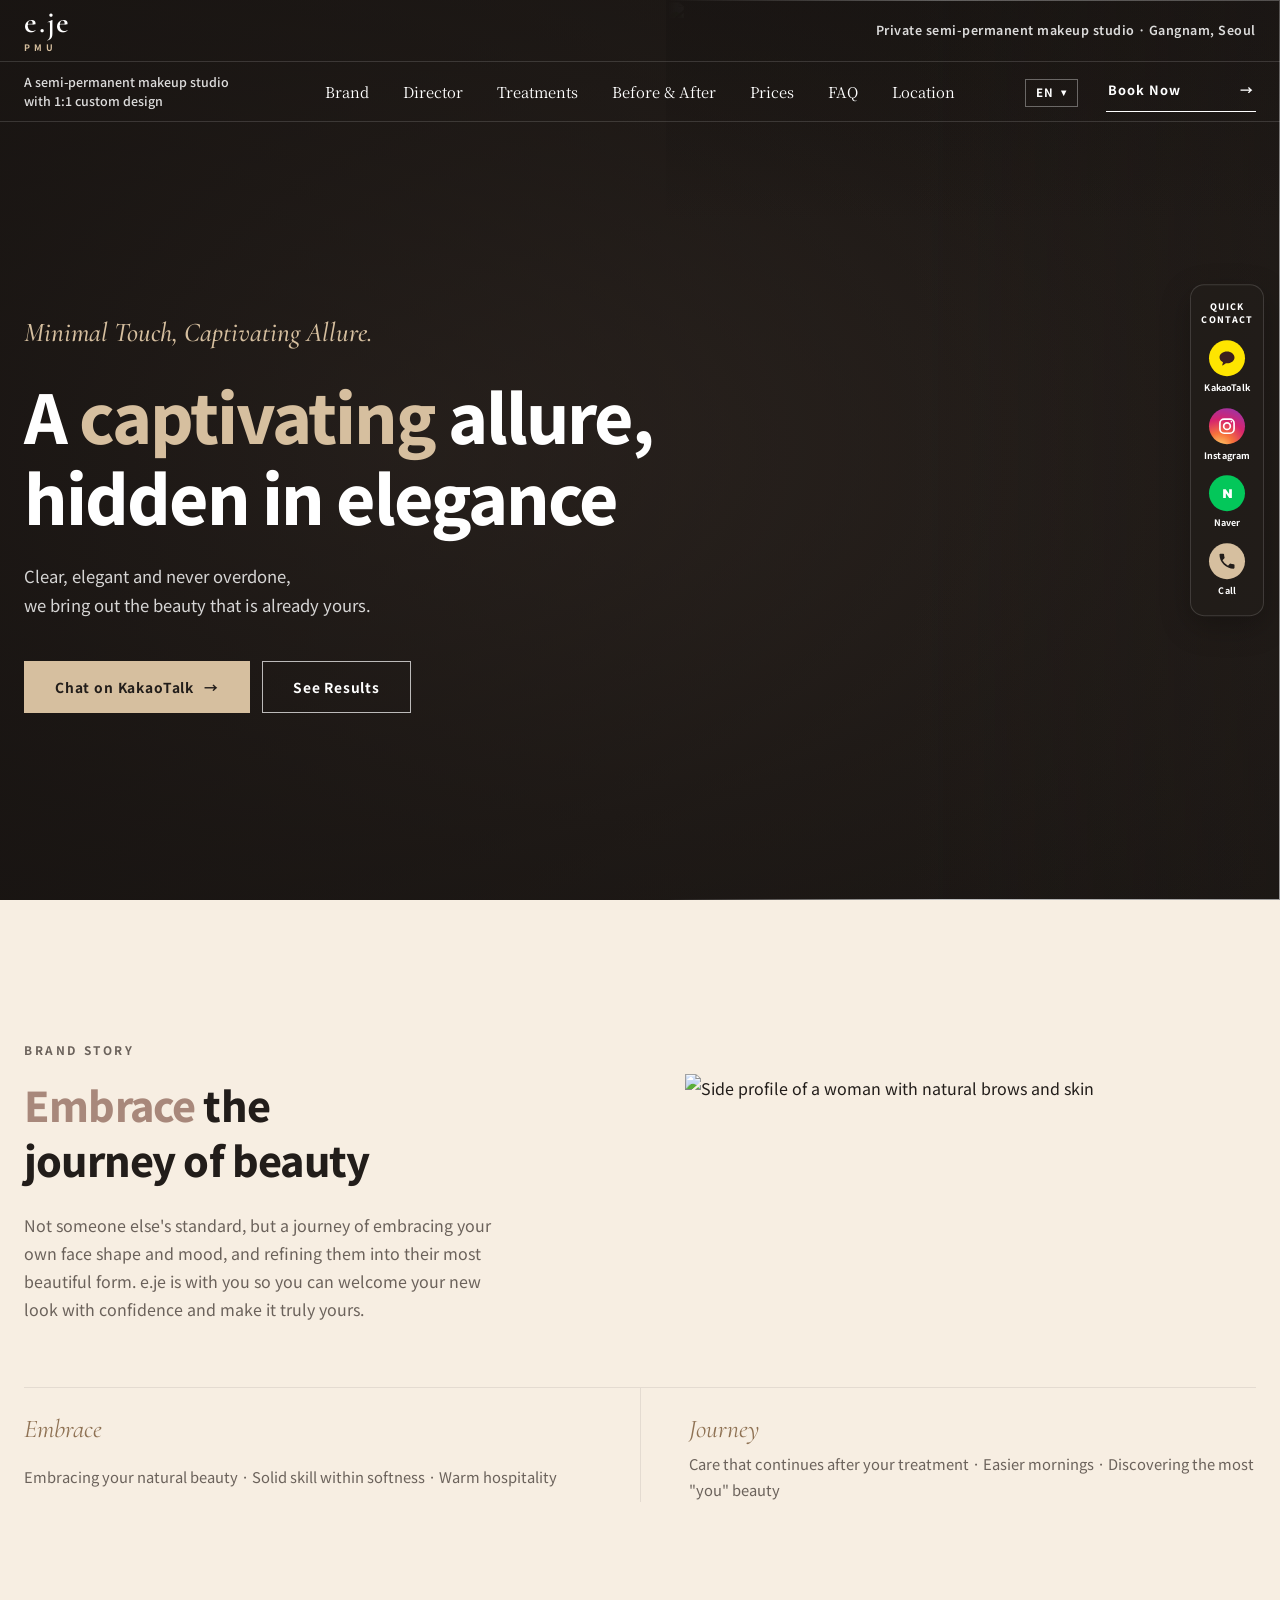
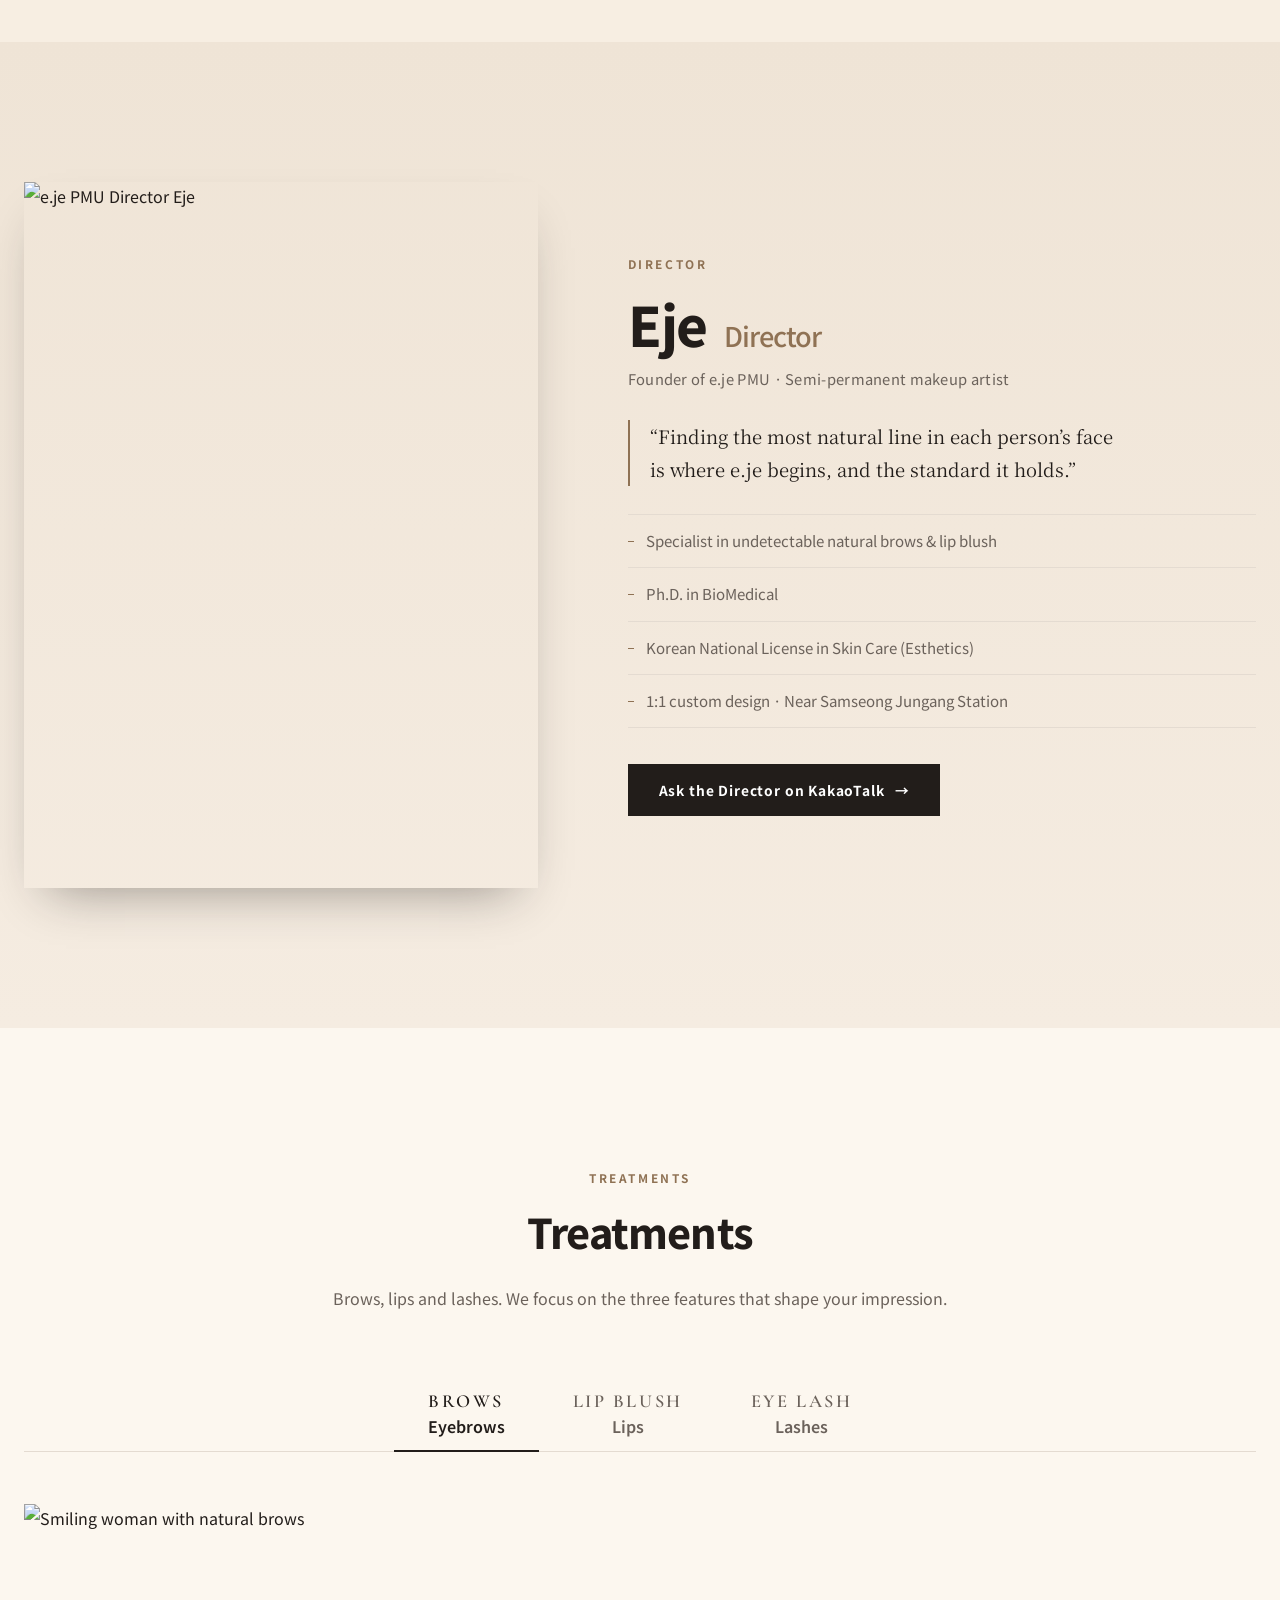
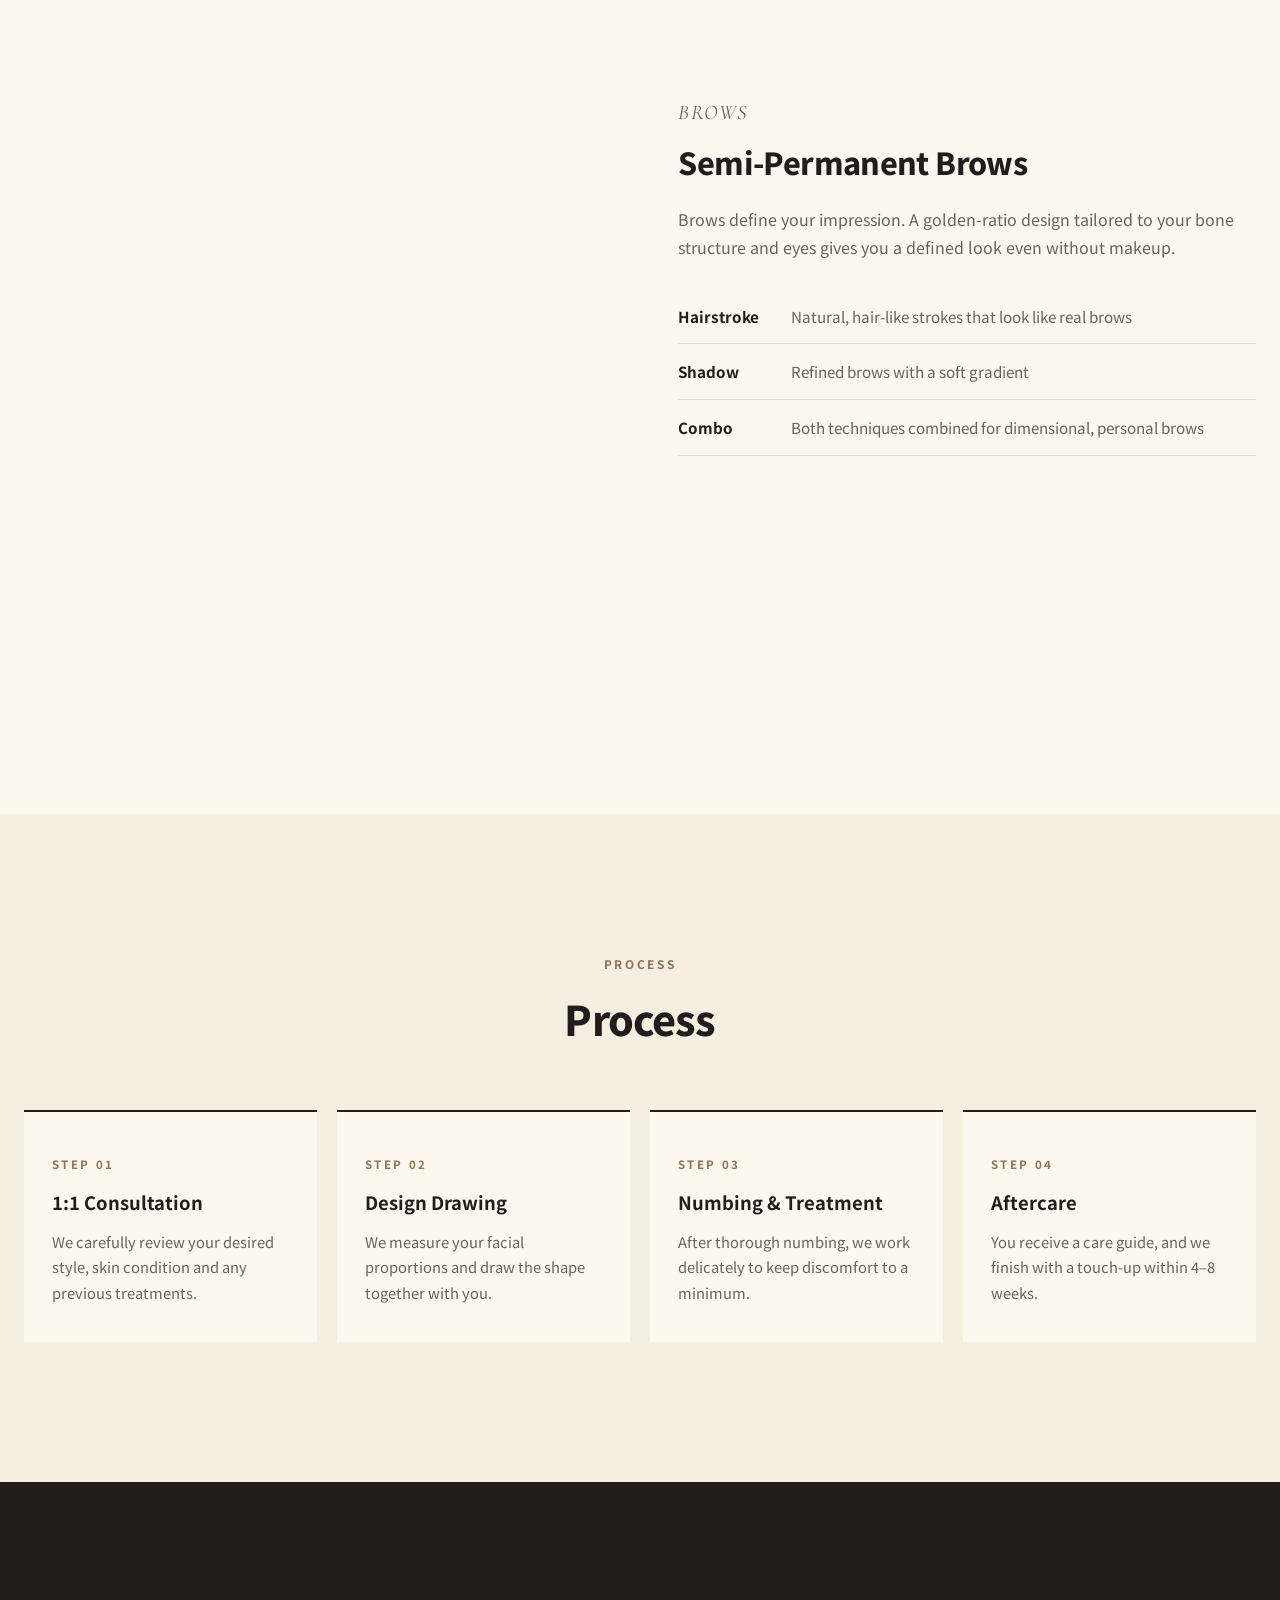
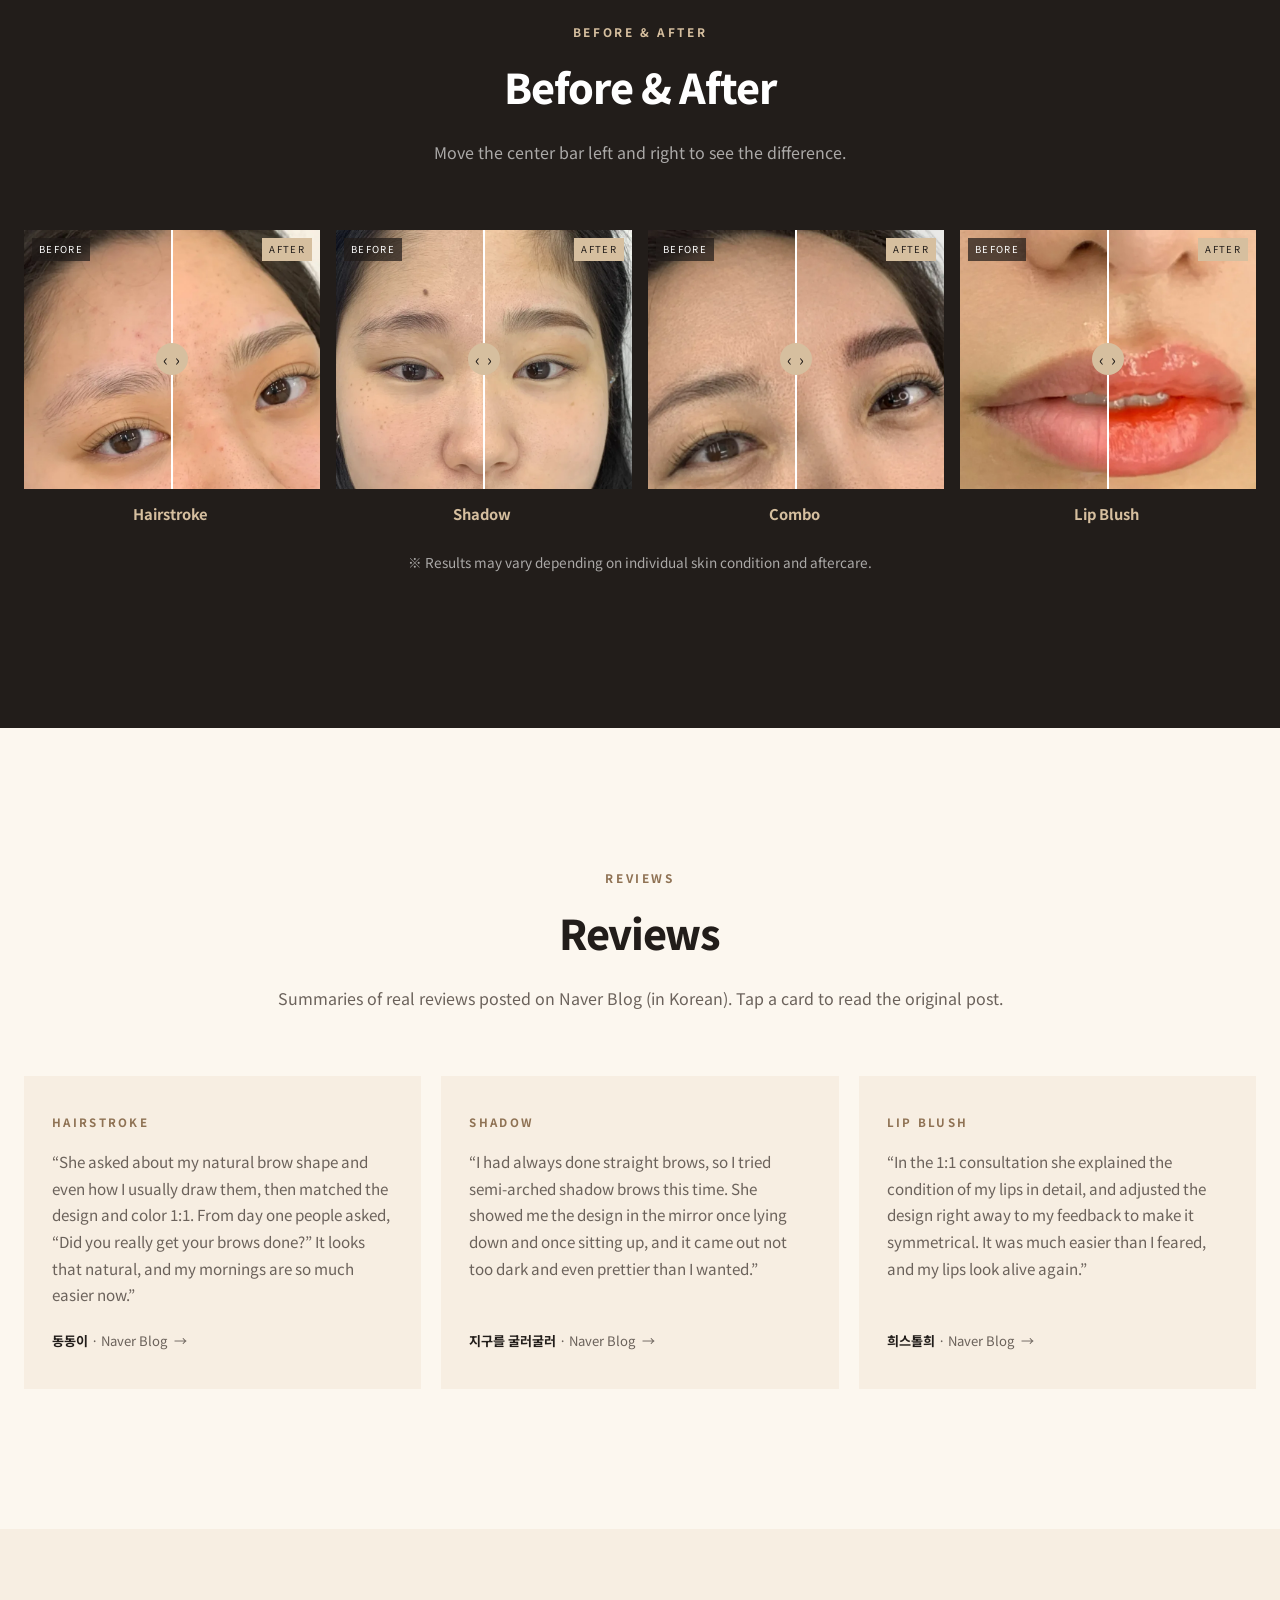
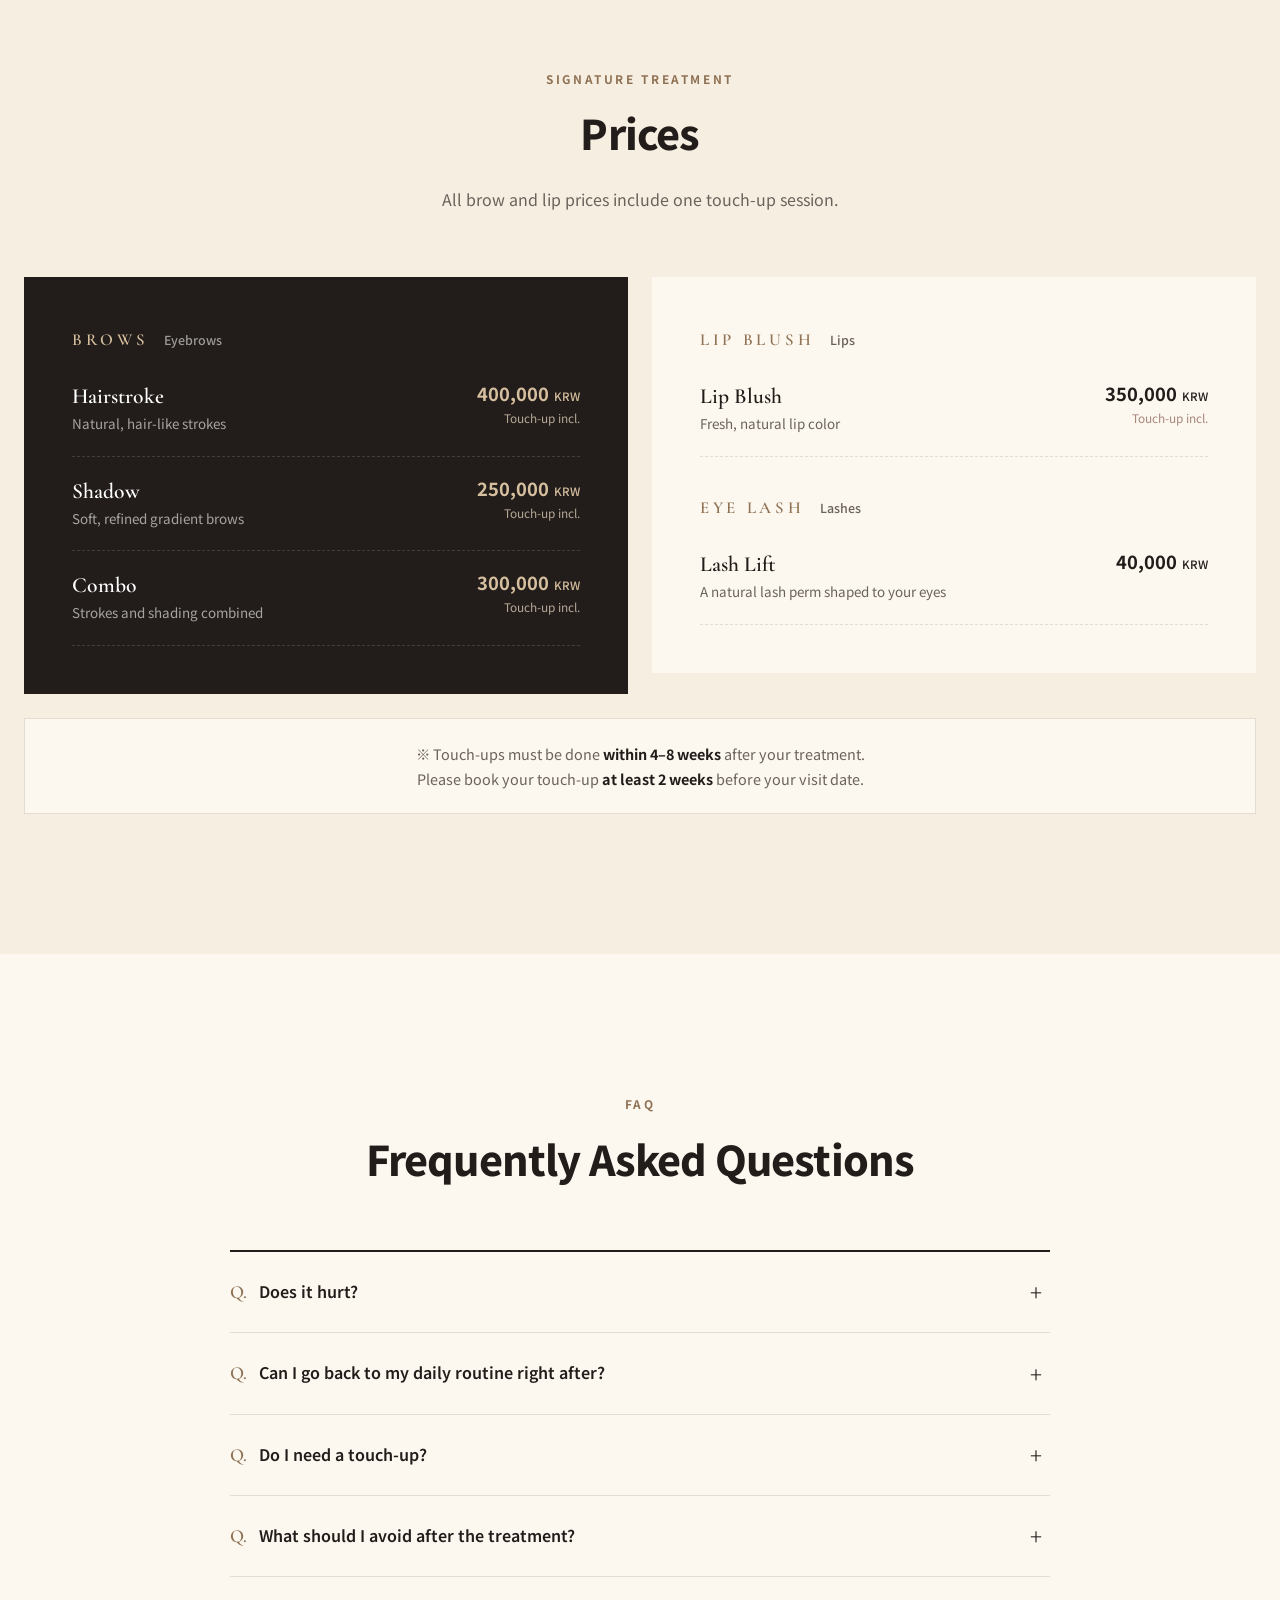
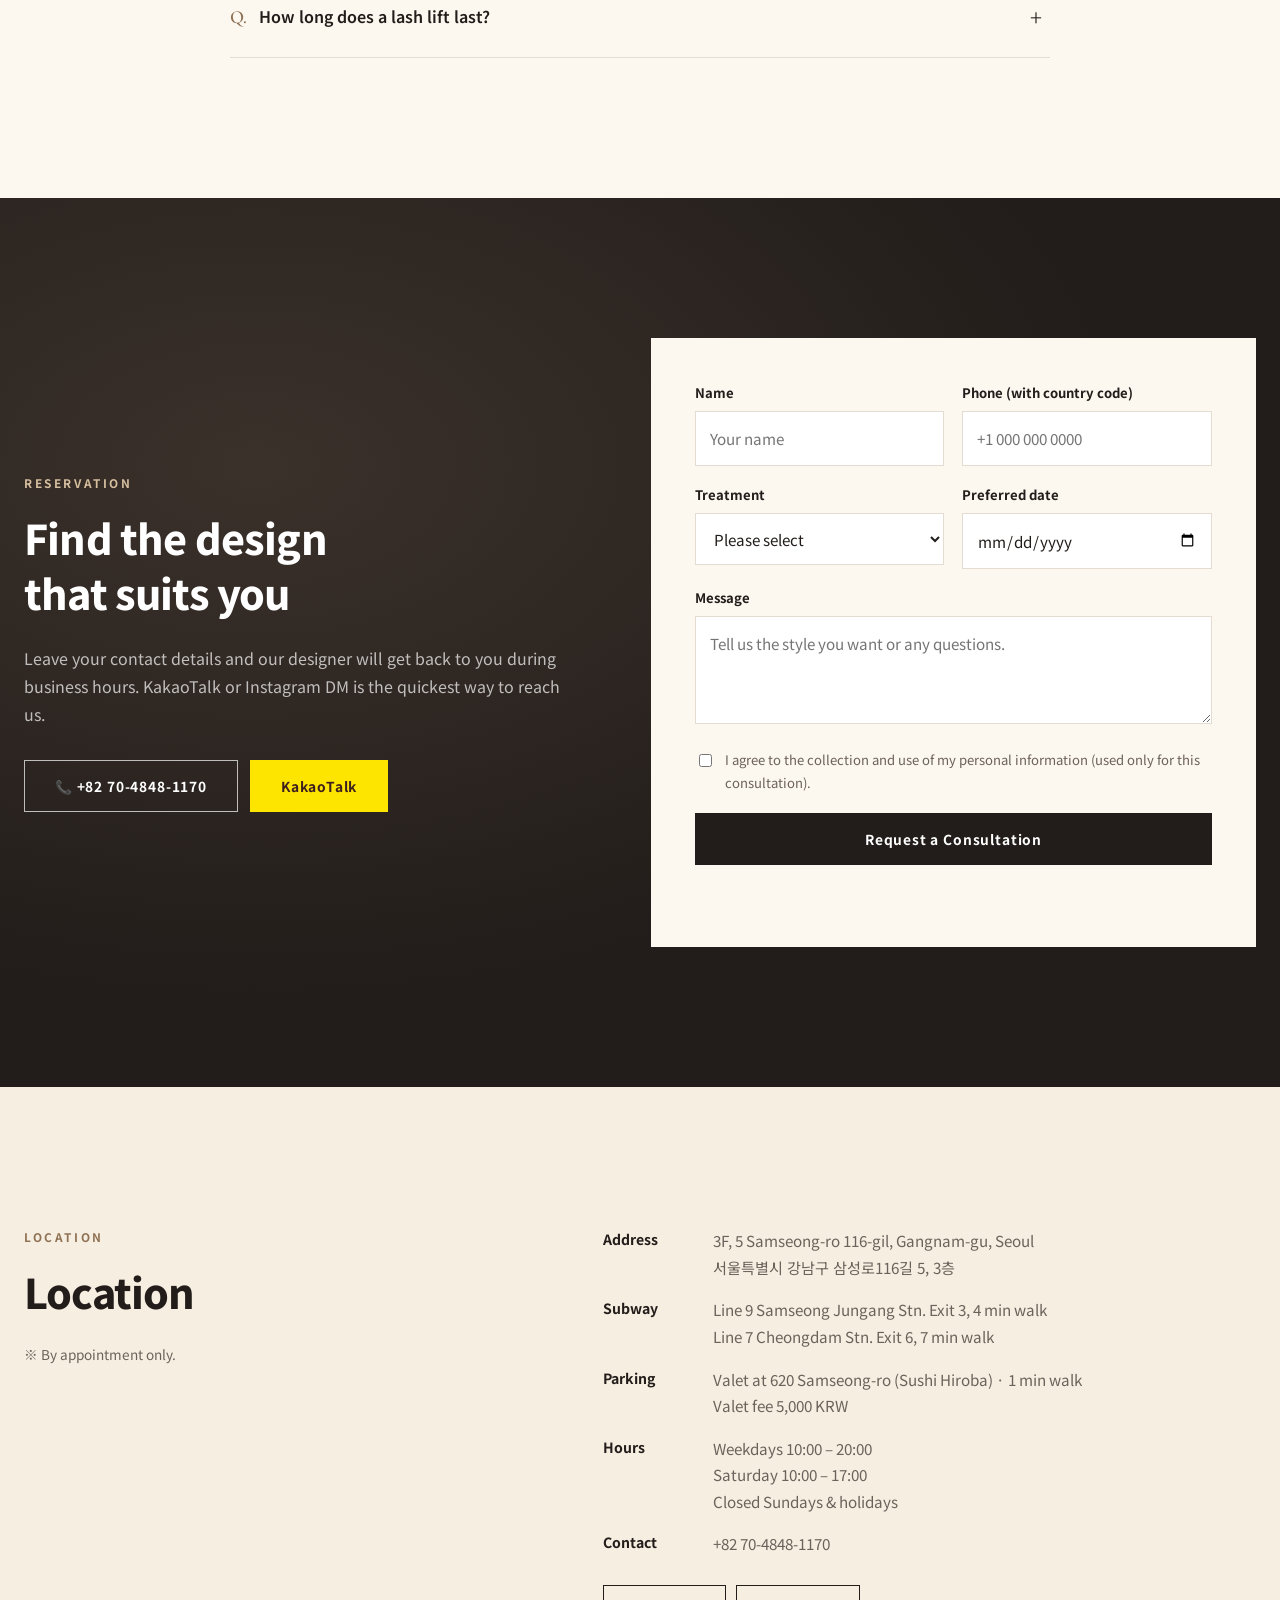
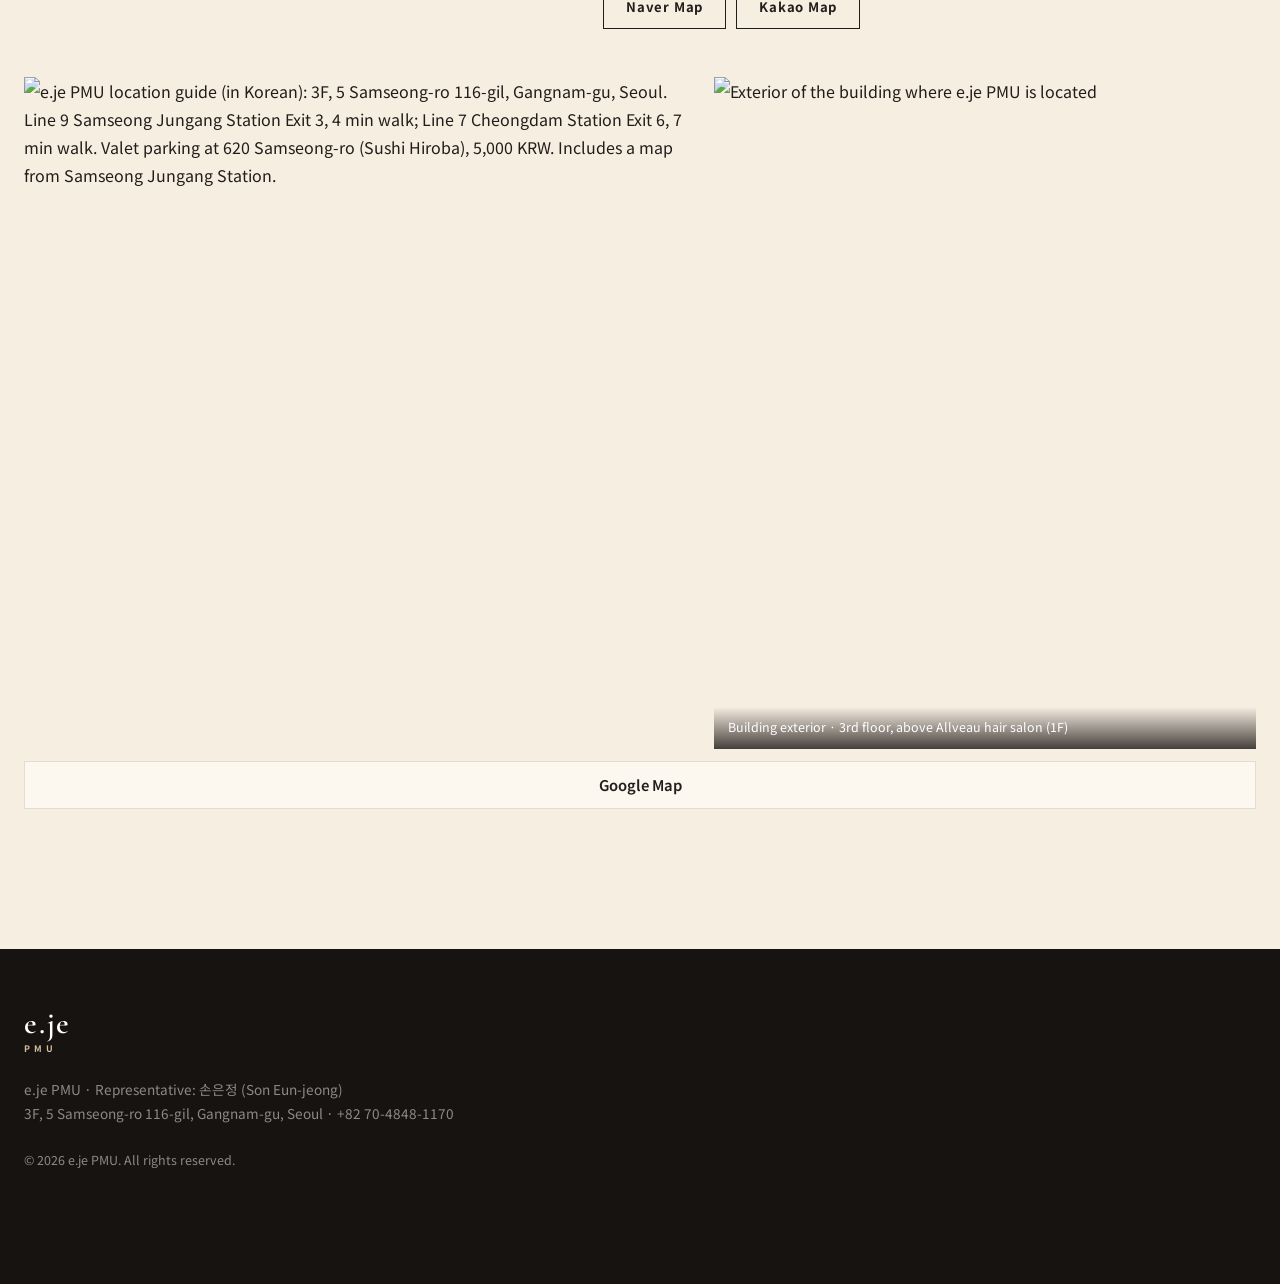
==== commit edc30a04: "Set director's English name to Eje and localize remaining Japanese labels - English/Japanese directo" ====
--- a/en/index.html
+++ b/en/index.html
@@ -15,7 +15,7 @@
   <link rel="preconnect" href="https://fonts.gstatic.com" crossorigin>
   <link href="https://fonts.googleapis.com/css2?family=Cormorant+Garamond:ital,wght@0,400;0,500;0,600;1,400&family=Noto+Serif+KR:wght@400;500;600&family=Noto+Sans+KR:wght@400;500;700;800&display=swap" rel="stylesheet">
   <link href="https://cdn.jsdelivr.net/gh/orioncactus/pretendard@v1.3.9/dist/web/static/pretendard.min.css" rel="stylesheet">
-  <link rel="stylesheet" href="../assets/css/style.css?v=20261015">
+  <link rel="stylesheet" href="../assets/css/style.css?v=20261015b">
 </head>
 <body>
 
@@ -118,11 +118,11 @@
     <section class="section director" id="director">
       <div class="container director__inner">
         <div class="director__photo reveal">
-          <img src="../assets/img/director.webp" alt="e.je PMU Director Lee Je" width="880" height="1207" loading="lazy">
+          <img src="../assets/img/director.webp" alt="e.je PMU Director Eje" width="880" height="1207" loading="lazy">
         </div>
         <div class="director__text">
           <p class="eyebrow reveal">DIRECTOR</p>
-          <h2 class="director__name reveal">Lee Je <small>Director</small></h2>
+          <h2 class="director__name reveal">Eje <small>Director</small></h2>
           <p class="director__role reveal">Founder of e.je PMU · Semi-permanent makeup artist</p>
           <blockquote class="director__quote reveal">
             “Finding the most natural line in each person’s face<br class="pc">
@@ -460,7 +460,7 @@
 
   <!-- ===== Floating quick menu ===== -->
   <aside class="quick" aria-label="Quick inquiry">
-    <p class="quick__title">QUICK<br>INQUIRY</p>
+    <p class="quick__title">QUICK<br>CONTACT</p>
     <a href="https://pf.kakao.com/_xlqxcxjX" target="_blank" rel="noopener" class="quick__item" aria-label="KakaoTalk">
       <span class="quick__icon quick__icon--kakao"><svg viewBox="0 0 24 24" aria-hidden="true"><path d="M12 4C7 4 3 7.1 3 11c0 2.5 1.7 4.7 4.2 6l-.9 3.3c-.1.3.2.5.5.4l3.9-2.6c.4 0 .9.1 1.3.1 5 0 9-3.1 9-7s-4-7.2-9-7.2z"/></svg></span>
       <span class="quick__text">KakaoTalk</span>
@@ -486,6 +486,6 @@
     <a href="#reserve" class="mobile-cta__main">Free Consultation</a>
   </div>
 
-  <script src="../assets/js/main.js?v=20261015"></script>
+  <script src="../assets/js/main.js?v=20261015b"></script>
 </body>
 </html>
--- a/assets/css/style.css
+++ b/assets/css/style.css
@@ -347,6 +347,7 @@
 .menu__card--dark .menu__list li { border-color: var(--line-dark); }
 .menu__list li > div:first-child { min-width: 0; }
 .menu__list b { display: block; font-family: var(--serif-en); font-size: 1.35rem; font-weight: 600; line-height: 1.3; }
+.menu__kana { font-family: var(--sans); font-size: .72rem; font-weight: 500; letter-spacing: 0; margin-left: 6px; opacity: .7; }
 .menu__list span { display: block; font-size: .84rem; color: var(--ink-soft); margin-top: 2px; }
 .menu__card--dark .menu__list span { color: rgba(255,255,255,.6); }
 .menu__price { text-align: right; flex-shrink: 0; }
